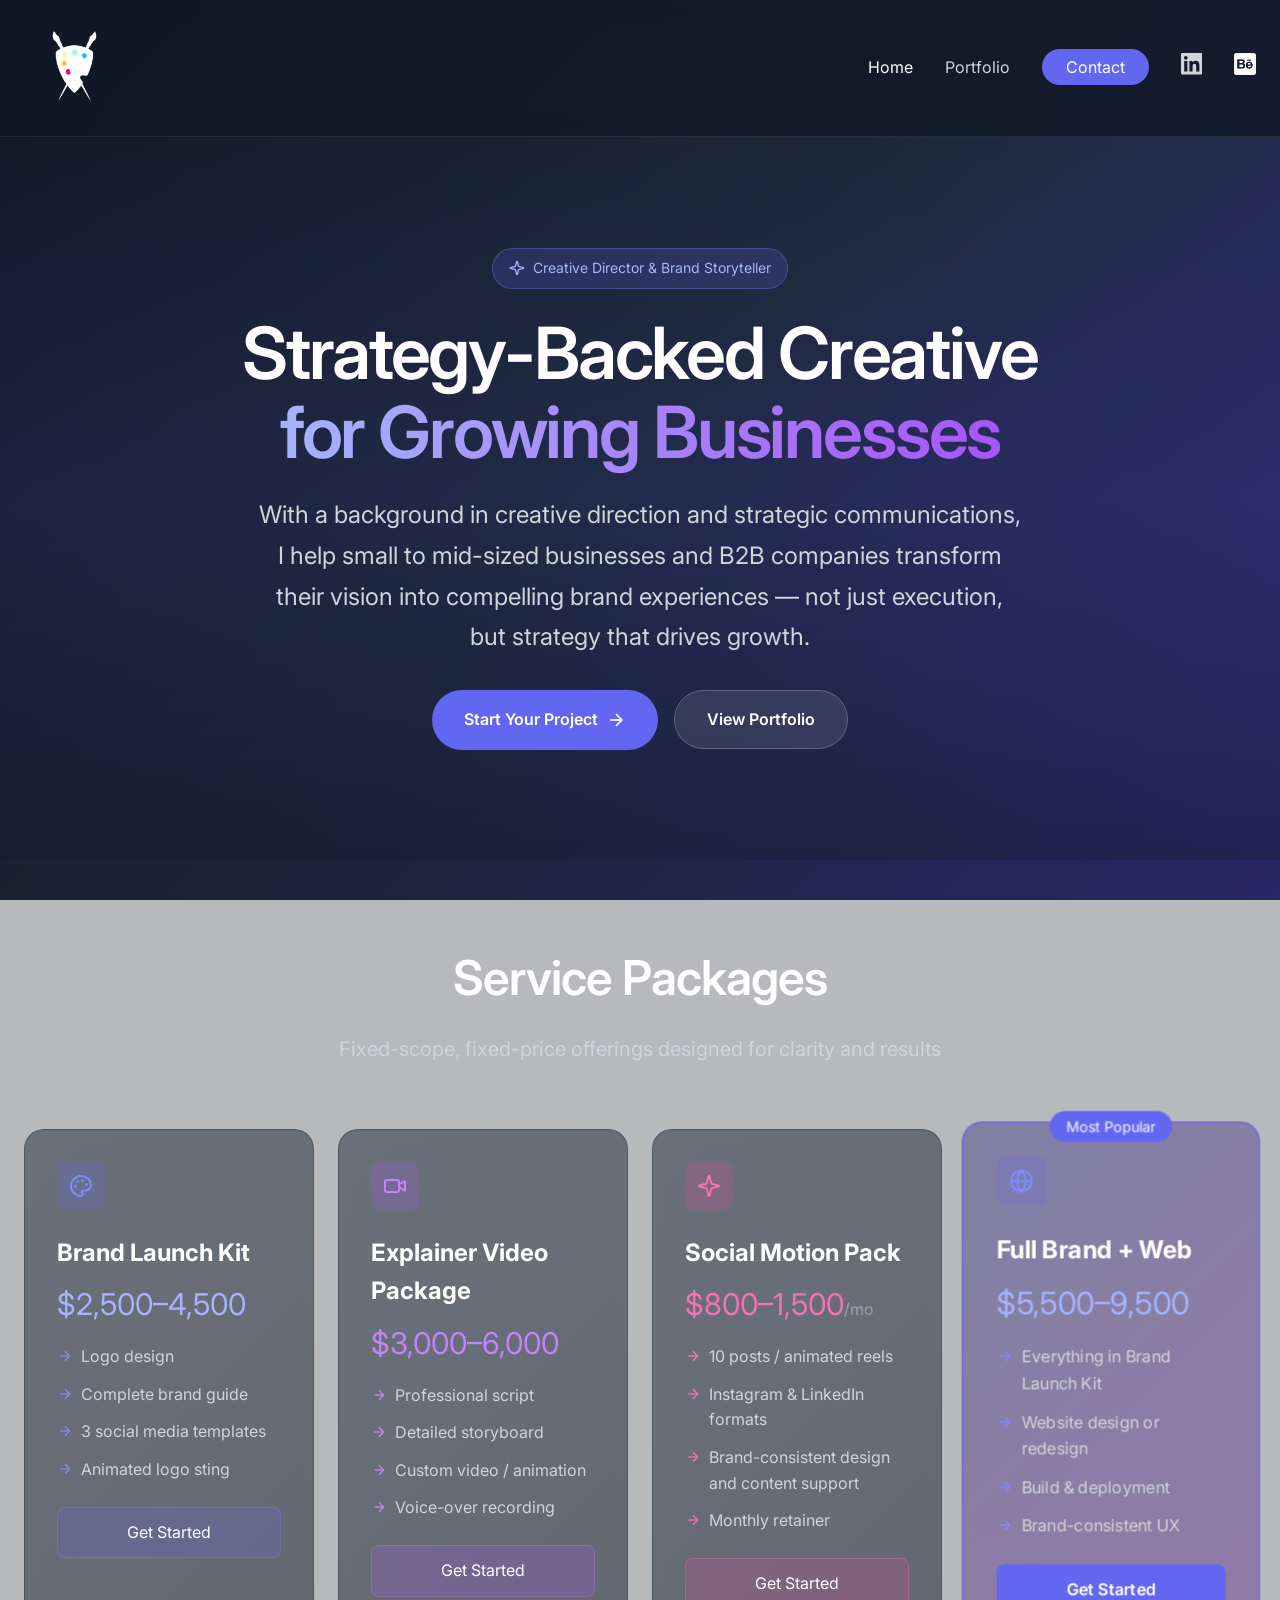
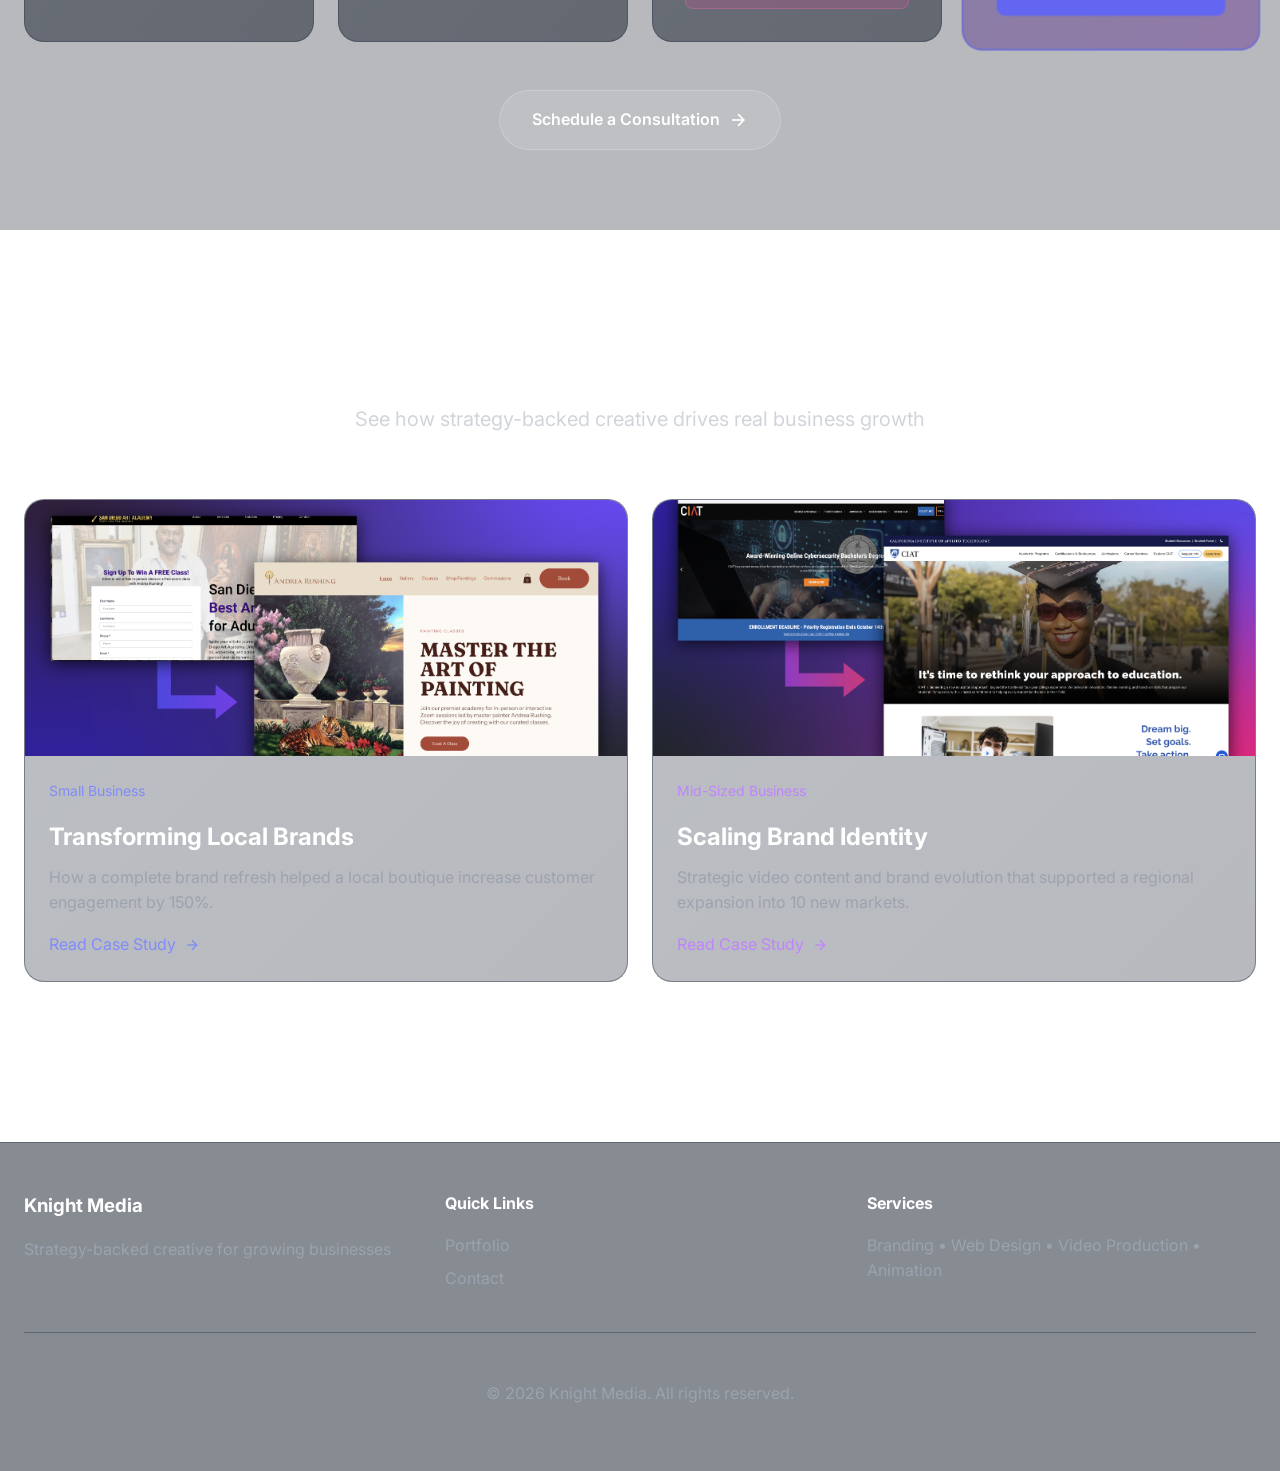
==== index.html @ 678813e4 "Refresh the Andrea case study card preview image. Update the homepage card asset and cache-bust the " ====
<!DOCTYPE html>
<html lang="en">
  <head>
    <meta charset="UTF-8" />
    <meta name="viewport" content="width=device-width, initial-scale=1.0" />
    <meta
      name="description"
      content="Knight Media — strategy-backed creative for growing businesses."
    />
    <title>Knight Media</title>
    <link rel="stylesheet" href="styles.css?v=11" />
    <link rel="preconnect" href="https://fonts.googleapis.com" />
    <link rel="preconnect" href="https://fonts.gstatic.com" crossorigin />
    <link
      href="https://fonts.googleapis.com/css2?family=Inter:wght@400;500;600;700&display=swap"
      rel="stylesheet"
    />
  </head>
  <body>
    <header class="site-header">
      <nav class="nav">
        <a class="logo" href="index.html">
          <img
            class="logo-img"
            src="assets/logo-animated.gif"
            data-static="assets/logo-static.png"
            data-duration="6000"
            alt="Knight Media"
          />
        </a>
        <button class="nav-toggle" aria-label="Open menu" aria-expanded="false">
          <svg xmlns="http://www.w3.org/2000/svg" viewBox="0 0 24 24" fill="none" stroke="currentColor" stroke-width="2" aria-hidden="true">
            <line x1="3" y1="6" x2="21" y2="6"></line>
            <line x1="3" y1="12" x2="21" y2="12"></line>
            <line x1="3" y1="18" x2="21" y2="18"></line>
          </svg>
        </button>
        <ul class="nav-links">
          <li><a href="index.html" class="is-active">Home</a></li>
          <li><a href="portfolio.html">Portfolio</a></li>
          <li><a href="contact.html" class="nav-cta">Contact</a></li>
          <li>
            <a class="nav-social" href="https://www.linkedin.com/in/amyknight2026/" target="_blank" rel="noopener noreferrer" aria-label="LinkedIn">
              <svg xmlns="http://www.w3.org/2000/svg" viewBox="0 0 24 24" fill="currentColor" aria-hidden="true">
                <path d="M20.447 20.452h-3.554v-5.569c0-1.328-.027-3.037-1.852-3.037-1.853 0-2.136 1.445-2.136 2.939v5.667H9.351V9h3.414v1.561h.046c.477-.9 1.637-1.85 3.37-1.85 3.601 0 4.267 2.37 4.267 5.455v6.286zM5.337 7.433a2.062 2.062 0 0 1-2.063-2.065 2.064 2.064 0 1 1 4.126 0 2.062 2.062 0 0 1-2.063 2.065zm1.782 13.019H3.555V9h3.564v11.452zM22.225 0H1.771C.792 0 0 .774 0 1.729v20.542C0 23.227.792 24 1.771 24h20.451C23.2 24 24 23.227 24 22.271V1.729C24 .774 23.2 0 22.222 0h.003z" />
              </svg>
            </a>
          </li>
          <li>
            <a class="nav-social" href="https://www.behance.net/aknightmedia" target="_blank" rel="noopener noreferrer" aria-label="Behance">
              <img src="assets/behance-social-icon.png" alt="" width="22" height="22" />
            </a>
          </li>
        </ul>
      </nav>
    </header>

    <main>
      <section class="hero">
        <div class="hero-inner">
          <div class="badge">
            <svg xmlns="http://www.w3.org/2000/svg" viewBox="0 0 24 24" fill="none" stroke="currentColor" stroke-width="2" aria-hidden="true">
              <path d="M9.937 15.5A2 2 0 0 0 8.5 14.063l-6.135-1.582a.5.5 0 0 1 0-.962L8.5 9.936A2 2 0 0 0 9.937 8.5l1.582-6.135a.5.5 0 0 1 .963 0L14.063 8.5A2 2 0 0 0 15.5 9.937l6.135 1.581a.5.5 0 0 1 0 .964L15.5 14.063a2 2 0 0 0-1.437 1.437l-1.582 6.135a.5.5 0 0 1-.963 0z"></path>
            </svg>
            Creative Director &amp; Brand Storyteller
          </div>
          <h1>
            Strategy-Backed Creative
            <br />
            <span class="gradient-text">for Growing Businesses</span>
          </h1>
          <p class="hero-text">
            With a background in creative direction and strategic communications, I help small to mid-sized businesses and B2B companies
            transform their vision into compelling brand experiences — not just execution, but strategy that drives growth.
          </p>
          <div class="hero-actions">
            <a class="button button-primary" href="contact.html">
              Start Your Project
              <svg xmlns="http://www.w3.org/2000/svg" viewBox="0 0 24 24" fill="none" stroke="currentColor" stroke-width="2" aria-hidden="true">
                <path d="M5 12h14"></path>
                <path d="m12 5 7 7-7 7"></path>
              </svg>
            </a>
            <a class="button button-secondary" href="portfolio.html">View Portfolio</a>
          </div>
        </div>
      </section>

      <section class="section section-alt">
        <div class="page-content">
          <div class="section-header">
            <h2>Service Packages</h2>
            <p>Fixed-scope, fixed-price offerings designed for clarity and results</p>
          </div>

          <div class="card-grid card-grid-4">
            <article class="package-card">
              <div class="icon-box indigo">
                <svg xmlns="http://www.w3.org/2000/svg" viewBox="0 0 24 24" fill="none" stroke="currentColor" stroke-width="2" aria-hidden="true">
                  <circle cx="13.5" cy="6.5" r=".5" fill="currentColor"></circle>
                  <circle cx="17.5" cy="10.5" r=".5" fill="currentColor"></circle>
                  <circle cx="8.5" cy="7.5" r=".5" fill="currentColor"></circle>
                  <circle cx="6.5" cy="12.5" r=".5" fill="currentColor"></circle>
                  <path d="M12 2C6.5 2 2 6.5 2 12s4.5 10 10 10c.926 0 1.648-.746 1.648-1.688 0-.437-.18-.835-.437-1.125-.29-.289-.438-.652-.438-1.125a1.64 1.64 0 0 1 1.668-1.668h1.996c3.051 0 5.555-2.503 5.555-5.554C21.965 6.012 17.461 2 12 2z"></path>
                </svg>
              </div>
              <h3>Brand Launch Kit</h3>
              <p class="package-price indigo">$2,500–4,500</p>
              <ul class="feature-list">
                <li>
                  <svg xmlns="http://www.w3.org/2000/svg" viewBox="0 0 24 24" fill="none" stroke="#818cf8" stroke-width="2" aria-hidden="true"><path d="M5 12h14"></path><path d="m12 5 7 7-7 7"></path></svg>
                  Logo design
                </li>
                <li>
                  <svg xmlns="http://www.w3.org/2000/svg" viewBox="0 0 24 24" fill="none" stroke="#818cf8" stroke-width="2" aria-hidden="true"><path d="M5 12h14"></path><path d="m12 5 7 7-7 7"></path></svg>
                  Complete brand guide
                </li>
                <li>
                  <svg xmlns="http://www.w3.org/2000/svg" viewBox="0 0 24 24" fill="none" stroke="#818cf8" stroke-width="2" aria-hidden="true"><path d="M5 12h14"></path><path d="m12 5 7 7-7 7"></path></svg>
                  3 social media templates
                </li>
                <li>
                  <svg xmlns="http://www.w3.org/2000/svg" viewBox="0 0 24 24" fill="none" stroke="#818cf8" stroke-width="2" aria-hidden="true"><path d="M5 12h14"></path><path d="m12 5 7 7-7 7"></path></svg>
                  Animated logo sting
                </li>
              </ul>
              <a class="package-cta indigo" href="contact.html">Get Started</a>
            </article>

            <article class="package-card">
              <div class="icon-box purple">
                <svg xmlns="http://www.w3.org/2000/svg" viewBox="0 0 24 24" fill="none" stroke="currentColor" stroke-width="2" aria-hidden="true">
                  <path d="m16 13 5.223 3.482a.5.5 0 0 0 .777-.416V7.87a.5.5 0 0 0-.752-.432L16 10.5"></path>
                  <rect x="2" y="6" width="14" height="12" rx="2"></rect>
                </svg>
              </div>
              <h3>Explainer Video Package</h3>
              <p class="package-price purple">$3,000–6,000</p>
              <ul class="feature-list">
                <li>
                  <svg xmlns="http://www.w3.org/2000/svg" viewBox="0 0 24 24" fill="none" stroke="#c084fc" stroke-width="2" aria-hidden="true"><path d="M5 12h14"></path><path d="m12 5 7 7-7 7"></path></svg>
                  Professional script
                </li>
                <li>
                  <svg xmlns="http://www.w3.org/2000/svg" viewBox="0 0 24 24" fill="none" stroke="#c084fc" stroke-width="2" aria-hidden="true"><path d="M5 12h14"></path><path d="m12 5 7 7-7 7"></path></svg>
                  Detailed storyboard
                </li>
                <li>
                  <svg xmlns="http://www.w3.org/2000/svg" viewBox="0 0 24 24" fill="none" stroke="#c084fc" stroke-width="2" aria-hidden="true"><path d="M5 12h14"></path><path d="m12 5 7 7-7 7"></path></svg>
                  Custom video / animation
                </li>
                <li>
                  <svg xmlns="http://www.w3.org/2000/svg" viewBox="0 0 24 24" fill="none" stroke="#c084fc" stroke-width="2" aria-hidden="true"><path d="M5 12h14"></path><path d="m12 5 7 7-7 7"></path></svg>
                  Voice-over recording
                </li>
              </ul>
              <a class="package-cta purple" href="contact.html">Get Started</a>
            </article>

            <article class="package-card">
              <div class="icon-box pink">
                <svg xmlns="http://www.w3.org/2000/svg" viewBox="0 0 24 24" fill="none" stroke="currentColor" stroke-width="2" aria-hidden="true">
                  <path d="M9.937 15.5A2 2 0 0 0 8.5 14.063l-6.135-1.582a.5.5 0 0 1 0-.962L8.5 9.936A2 2 0 0 0 9.937 8.5l1.582-6.135a.5.5 0 0 1 .963 0L14.063 8.5A2 2 0 0 0 15.5 9.937l6.135 1.581a.5.5 0 0 1 0 .964L15.5 14.063a2 2 0 0 0-1.437 1.437l-1.582 6.135a.5.5 0 0 1-.963 0z"></path>
                </svg>
              </div>
              <h3>Social Motion Pack</h3>
              <p class="package-price pink">$800–1,500<span style="font-size: 1rem; color: var(--text-subtle)">/mo</span></p>
              <ul class="feature-list">
                <li>
                  <svg xmlns="http://www.w3.org/2000/svg" viewBox="0 0 24 24" fill="none" stroke="#f472b6" stroke-width="2" aria-hidden="true"><path d="M5 12h14"></path><path d="m12 5 7 7-7 7"></path></svg>
                  10 posts / animated reels
                </li>
                <li>
                  <svg xmlns="http://www.w3.org/2000/svg" viewBox="0 0 24 24" fill="none" stroke="#f472b6" stroke-width="2" aria-hidden="true"><path d="M5 12h14"></path><path d="m12 5 7 7-7 7"></path></svg>
                  Instagram &amp; LinkedIn formats
                </li>
                <li>
                  <svg xmlns="http://www.w3.org/2000/svg" viewBox="0 0 24 24" fill="none" stroke="#f472b6" stroke-width="2" aria-hidden="true"><path d="M5 12h14"></path><path d="m12 5 7 7-7 7"></path></svg>
                  Brand-consistent design and content support
                </li>
                <li>
                  <svg xmlns="http://www.w3.org/2000/svg" viewBox="0 0 24 24" fill="none" stroke="#f472b6" stroke-width="2" aria-hidden="true"><path d="M5 12h14"></path><path d="m12 5 7 7-7 7"></path></svg>
                  Monthly retainer
                </li>
              </ul>
              <a class="package-cta pink" href="contact.html">Get Started</a>
            </article>

            <article class="package-card featured">
              <span class="popular-badge">Most Popular</span>
              <div class="icon-box indigo">
                <svg xmlns="http://www.w3.org/2000/svg" viewBox="0 0 24 24" fill="none" stroke="currentColor" stroke-width="2" aria-hidden="true">
                  <circle cx="12" cy="12" r="10"></circle>
                  <path d="M12 2a14.5 14.5 0 0 0 0 20 14.5 14.5 0 0 0 0-20"></path>
                  <path d="M2 12h20"></path>
                </svg>
              </div>
              <h3>Full Brand + Web</h3>
              <p class="package-price indigo">$5,500–9,500</p>
              <ul class="feature-list">
                <li>
                  <svg xmlns="http://www.w3.org/2000/svg" viewBox="0 0 24 24" fill="none" stroke="#818cf8" stroke-width="2" aria-hidden="true"><path d="M5 12h14"></path><path d="m12 5 7 7-7 7"></path></svg>
                  Everything in Brand Launch Kit
                </li>
                <li>
                  <svg xmlns="http://www.w3.org/2000/svg" viewBox="0 0 24 24" fill="none" stroke="#818cf8" stroke-width="2" aria-hidden="true"><path d="M5 12h14"></path><path d="m12 5 7 7-7 7"></path></svg>
                  Website design or redesign
                </li>
                <li>
                  <svg xmlns="http://www.w3.org/2000/svg" viewBox="0 0 24 24" fill="none" stroke="#818cf8" stroke-width="2" aria-hidden="true"><path d="M5 12h14"></path><path d="m12 5 7 7-7 7"></path></svg>
                  Build &amp; deployment
                </li>
                <li>
                  <svg xmlns="http://www.w3.org/2000/svg" viewBox="0 0 24 24" fill="none" stroke="#818cf8" stroke-width="2" aria-hidden="true"><path d="M5 12h14"></path><path d="m12 5 7 7-7 7"></path></svg>
                  Brand-consistent UX
                </li>
              </ul>
              <a class="button button-primary package-cta" href="contact.html" style="border-radius: 0.5rem;">Get Started</a>
            </article>
          </div>

          <div class="text-center mt-12">
            <a class="button button-secondary" href="contact.html">
              Schedule a Consultation
              <svg xmlns="http://www.w3.org/2000/svg" viewBox="0 0 24 24" fill="none" stroke="currentColor" stroke-width="2" aria-hidden="true">
                <path d="M5 12h14"></path>
                <path d="m12 5 7 7-7 7"></path>
              </svg>
            </a>
          </div>
        </div>
      </section>

      <section class="section">
        <div class="page-content">
          <div class="section-header">
            <h2>Featured Case Studies</h2>
            <p>See how strategy-backed creative drives real business growth</p>
          </div>

          <div class="card-grid card-grid-2">
            <a class="case-card" href="case-studies/small-business.html">
              <div class="case-card-image indigo">
                <img src="assets/andrea-cs-card.png?v=2" alt="Andrea rebrand" loading="lazy" />
              </div>
              <div class="case-card-body">
                <p class="case-tag indigo">Small Business</p>
                <h3>Transforming Local Brands</h3>
                <p>How a complete brand refresh helped a local boutique increase customer engagement by 150%.</p>
                <span class="case-link">
                  Read Case Study
                  <svg xmlns="http://www.w3.org/2000/svg" viewBox="0 0 24 24" fill="none" stroke="currentColor" stroke-width="2" aria-hidden="true"><path d="M5 12h14"></path><path d="m12 5 7 7-7 7"></path></svg>
                </span>
              </div>
            </a>

            <a class="case-card" href="case-studies/mid-sized.html">
              <div class="case-card-image purple">
                <img src="assets/ciat-case-study.png" alt="CIAT brand update" loading="lazy" />
              </div>
              <div class="case-card-body">
                <p class="case-tag purple">Mid-Sized Business</p>
                <h3>Scaling Brand Identity</h3>
                <p>Strategic video content and brand evolution that supported a regional expansion into 10 new markets.</p>
                <span class="case-link" style="color: #c084fc;">
                  Read Case Study
                  <svg xmlns="http://www.w3.org/2000/svg" viewBox="0 0 24 24" fill="none" stroke="currentColor" stroke-width="2" aria-hidden="true"><path d="M5 12h14"></path><path d="m12 5 7 7-7 7"></path></svg>
                </span>
              </div>
            </a>

            <a class="case-card hidden" href="case-studies/b2b.html">
              <div class="case-card-image pink">
                <svg xmlns="http://www.w3.org/2000/svg" viewBox="0 0 24 24" fill="none" stroke="currentColor" stroke-width="2" aria-hidden="true">
                  <circle cx="12" cy="12" r="10"></circle>
                  <path d="M12 2a14.5 14.5 0 0 0 0 20 14.5 14.5 0 0 0 0-20"></path>
                  <path d="M2 12h20"></path>
                </svg>
              </div>
              <div class="case-card-body">
                <p class="case-tag pink">B2B</p>
                <h3>Enterprise Digital Presence</h3>
                <p>Complete web redesign and content strategy that increased qualified B2B leads by 240%.</p>
                <span class="case-link" style="color: #f472b6;">
                  Read Case Study
                  <svg xmlns="http://www.w3.org/2000/svg" viewBox="0 0 24 24" fill="none" stroke="currentColor" stroke-width="2" aria-hidden="true"><path d="M5 12h14"></path><path d="m12 5 7 7-7 7"></path></svg>
                </span>
              </div>
            </a>
          </div>
        </div>
      </section>
    </main>

    <footer class="site-footer">
      <div class="footer-inner">
        <div class="footer-grid">
          <div>
            <h3>Knight Media</h3>
            <p>Strategy-backed creative for growing businesses</p>
          </div>
          <div>
            <h4>Quick Links</h4>
            <div class="footer-links">
              <a href="portfolio.html">Portfolio</a>
              <a href="contact.html">Contact</a>
            </div>
          </div>
          <div>
            <h4>Services</h4>
            <p>Branding &bull; Web Design &bull; Video Production &bull; Animation</p>
          </div>
        </div>
        <div class="footer-bottom">
          <p>&copy; <span id="year"></span> Knight Media. All rights reserved.</p>
        </div>
      </div>
    </footer>

    <script src="script.js?v=3"></script>
  </body>
</html>
---- styles.css ----
:root {
  --bg-dark: #111827;
  --bg-card: rgba(31, 41, 55, 0.5);
  --text: #ffffff;
  --text-muted: #d1d5db;
  --text-subtle: #9ca3af;
  --indigo: #6366f1;
  --indigo-light: #a5b4fc;
  --indigo-dark: #4f46e5;
  --purple: #a855f7;
  --pink: #ec4899;
  --border: rgba(55, 65, 81, 0.5);
  --max-width: 80rem;
  --radius: 1rem;
  --radius-lg: 1.25rem;
}

*,
*::before,
*::after {
  box-sizing: border-box;
}

html {
  scroll-behavior: smooth;
}

body {
  margin: 0;
  font-family: "Inter", system-ui, -apple-system, sans-serif;
  background: linear-gradient(135deg, #111827 0%, #1e293b 50%, #312e81 100%);
  background-attachment: fixed;
  color: var(--text);
  line-height: 1.6;
  min-height: 100vh;
}

a {
  color: inherit;
  text-decoration: none;
}

img {
  max-width: 100%;
  display: block;
}

.site-header {
  position: fixed;
  top: 0;
  left: 0;
  right: 0;
  z-index: 50;
  background: rgba(17, 24, 39, 0.8);
  backdrop-filter: blur(12px);
  border-bottom: 1px solid var(--border);
}

.nav {
  max-width: var(--max-width);
  margin: 0 auto;
  padding: 1.25rem 1.5rem;
  display: flex;
  align-items: center;
  justify-content: space-between;
  gap: 1rem;
}

.logo {
  display: inline-flex;
  align-items: center;
}

.logo-img {
  height: 6rem;
  width: auto;
}

.nav-links {
  display: flex;
  align-items: center;
  gap: 2rem;
  list-style: none;
  margin: 0;
  padding: 0;
}

.nav-links a {
  color: var(--text-muted);
  transition: color 0.2s ease;
}

.nav-links a:hover,
.nav-links a:focus-visible,
.nav-links a.is-active {
  color: var(--text);
}

.nav-links a.nav-cta {
  padding: 0.5rem 1.5rem;
  border-radius: 999px;
  background: var(--indigo);
  color: var(--text);
}

.nav-links a.nav-cta:hover,
.nav-links a.nav-cta.is-active {
  background: var(--indigo-dark);
}

.nav-social {
  display: inline-flex;
  align-items: center;
  justify-content: center;
  color: #fff;
  transition: opacity 0.2s ease;
}

.nav-social:hover,
.nav-social:focus-visible {
  color: #fff;
  opacity: 0.8;
}

.nav-social svg,
.nav-social img {
  width: 1.35rem;
  height: 1.35rem;
  display: block;
}

.nav-toggle {
  display: none;
  background: none;
  border: none;
  color: var(--text);
  cursor: pointer;
  padding: 0.25rem;
}

.nav-toggle svg {
  width: 1.5rem;
  height: 1.5rem;
}

main {
  padding-top: 5.5rem;
}

.page-content {
  max-width: var(--max-width);
  margin: 0 auto;
  padding: 0 1.5rem;
}

.section {
  padding: 5rem 0;
}

.section-alt {
  background: rgba(17, 24, 39, 0.3);
}

.section-header {
  text-align: center;
  margin-bottom: 4rem;
}

.section-header h2 {
  font-size: clamp(2rem, 5vw, 3rem);
  font-weight: 600;
  letter-spacing: -0.02em;
  margin: 0 0 1rem;
}

.section-header p {
  font-size: 1.25rem;
  color: var(--text-muted);
  max-width: 42rem;
  margin: 0 auto;
}

.hero {
  position: relative;
  min-height: calc(90vh - 5.5rem);
  display: flex;
  align-items: center;
  justify-content: center;
  text-align: center;
  margin-top: 50px;
  padding: 3rem 1.5rem;
}

.hero::before {
  content: "";
  position: absolute;
  inset: 0;
  background: linear-gradient(
    180deg,
    transparent 0%,
    rgba(49, 46, 129, 0.2) 50%,
    rgba(17, 24, 39, 0.5) 100%
  );
  pointer-events: none;
}

.hero-inner {
  position: relative;
  max-width: 64rem;
}

.badge {
  display: inline-flex;
  align-items: center;
  gap: 0.5rem;
  padding: 0.5rem 1rem;
  margin-bottom: 1.5rem;
  background: rgba(99, 102, 241, 0.2);
  border: 1px solid rgba(129, 140, 248, 0.3);
  border-radius: 999px;
  font-size: 0.875rem;
  color: var(--indigo-light);
}

.badge svg {
  width: 1rem;
  height: 1rem;
}

.hero h1 {
  font-size: clamp(2.5rem, 7vw, 4.5rem);
  font-weight: 600;
  letter-spacing: -0.03em;
  line-height: 1.1;
  margin: 0 0 1.5rem;
}

.gradient-text {
  background: linear-gradient(90deg, var(--indigo-light), var(--purple));
  -webkit-background-clip: text;
  background-clip: text;
  color: transparent;
}

.hero-text {
  font-size: clamp(1.1rem, 2.5vw, 1.5rem);
  color: var(--text-muted);
  max-width: 48rem;
  margin: 0 auto 2rem;
  line-height: 1.7;
}

.hero-actions {
  display: flex;
  flex-wrap: wrap;
  gap: 1rem;
  justify-content: center;
}

.button {
  display: inline-flex;
  align-items: center;
  justify-content: center;
  gap: 0.5rem;
  padding: 1rem 2rem;
  border-radius: 999px;
  font-weight: 600;
  font-size: 1rem;
  border: none;
  cursor: pointer;
  transition: transform 0.2s ease, background 0.2s ease;
}

.button:hover,
.button:focus-visible {
  transform: scale(1.05);
}

.button-primary {
  background: var(--indigo);
  color: var(--text);
}

.button-primary:hover,
.button-primary:focus-visible {
  background: var(--indigo-dark);
}

.button-secondary {
  background: rgba(255, 255, 255, 0.1);
  border: 1px solid rgba(255, 255, 255, 0.2);
  color: var(--text);
  backdrop-filter: blur(4px);
}

.button-secondary:hover,
.button-secondary:focus-visible {
  background: rgba(255, 255, 255, 0.2);
}

.button svg {
  width: 1.25rem;
  height: 1.25rem;
}

.card-grid {
  display: grid;
  gap: 1.5rem;
}

.card-grid-4 {
  grid-template-columns: repeat(4, minmax(0, 1fr));
}

.card-grid-3 {
  grid-template-columns: repeat(3, minmax(0, 1fr));
}

.card-grid-2 {
  grid-template-columns: repeat(2, minmax(0, 1fr));
}

.package-card {
  background: linear-gradient(135deg, rgba(31, 41, 55, 0.5), rgba(17, 24, 39, 0.5));
  backdrop-filter: blur(4px);
  border: 1px solid var(--border);
  border-radius: var(--radius-lg);
  padding: 2rem;
  transition: transform 0.2s ease, border-color 0.2s ease;
}

.package-card:hover {
  transform: scale(1.03);
  border-color: rgba(99, 102, 241, 0.5);
}

.package-card.featured {
  background: linear-gradient(135deg, rgba(49, 46, 129, 0.4), rgba(88, 28, 135, 0.4));
  border: 2px solid rgba(99, 102, 241, 0.5);
  transform: scale(1.03);
  position: relative;
}

.package-card .popular-badge {
  position: absolute;
  top: -0.75rem;
  left: 50%;
  transform: translateX(-50%);
  padding: 0.25rem 1rem;
  background: var(--indigo);
  border-radius: 999px;
  font-size: 0.875rem;
}

.icon-box {
  width: 3rem;
  height: 3rem;
  border-radius: 0.5rem;
  display: flex;
  align-items: center;
  justify-content: center;
  margin-bottom: 1.5rem;
}

.icon-box svg {
  width: 1.5rem;
  height: 1.5rem;
}

.icon-box.indigo {
  background: rgba(99, 102, 241, 0.2);
  color: #818cf8;
}

.icon-box.purple {
  background: rgba(168, 85, 247, 0.2);
  color: #c084fc;
}

.icon-box.pink {
  background: rgba(236, 72, 153, 0.2);
  color: #f472b6;
}

.package-card h3 {
  font-size: 1.5rem;
  margin: 0 0 0.5rem;
}

.package-price {
  font-size: 1.875rem;
  margin: 0 0 1rem;
}

.package-price.indigo {
  color: var(--indigo-light);
}

.package-price.purple {
  color: #c084fc;
}

.package-price.pink {
  color: #f472b6;
}

.feature-list {
  list-style: none;
  margin: 0 0 1.5rem;
  padding: 0;
  display: grid;
  gap: 0.75rem;
  color: var(--text-muted);
}

.feature-list li {
  display: flex;
  align-items: flex-start;
  gap: 0.5rem;
}

.feature-list svg {
  width: 1rem;
  height: 1rem;
  margin-top: 0.25rem;
  flex-shrink: 0;
}

.package-cta {
  display: block;
  text-align: center;
  padding: 0.75rem 1.5rem;
  border-radius: 0.5rem;
  transition: background 0.2s ease;
}

.package-cta.indigo {
  background: rgba(99, 102, 241, 0.2);
  border: 1px solid rgba(129, 140, 248, 0.3);
}

.package-cta.indigo:hover {
  background: rgba(99, 102, 241, 0.3);
}

.package-cta.purple {
  background: rgba(168, 85, 247, 0.2);
  border: 1px solid rgba(192, 132, 252, 0.3);
}

.package-cta.purple:hover {
  background: rgba(168, 85, 247, 0.3);
}

.package-cta.pink {
  background: rgba(236, 72, 153, 0.2);
  border: 1px solid rgba(244, 114, 182, 0.3);
}

.package-cta.pink:hover {
  background: rgba(236, 72, 153, 0.3);
}

.case-card {
  background: linear-gradient(135deg, rgba(31, 41, 55, 0.3), rgba(17, 24, 39, 0.3));
  border: 1px solid var(--border);
  border-radius: var(--radius-lg);
  overflow: hidden;
  transition: transform 0.2s ease, border-color 0.2s ease;
}

.case-card:hover {
  transform: scale(1.03);
  border-color: rgba(99, 102, 241, 0.5);
}

.case-card-image {
  height: 16rem;
  display: flex;
  align-items: center;
  justify-content: center;
}

.case-card-image svg {
  width: 5rem;
  height: 5rem;
  color: rgba(255, 255, 255, 0.3);
}

.case-card-image img {
  width: 100%;
  height: 100%;
  object-fit: cover;
  display: block;
}

.case-card-image.indigo {
  background: linear-gradient(135deg, #4f46e5, #7c3aed);
}

.case-card-image.purple {
  background: linear-gradient(135deg, #7c3aed, #db2777);
}

.case-card-image.pink {
  background: linear-gradient(135deg, #db2777, #ea580c);
}

.case-card-body {
  padding: 1.5rem;
}

.case-tag {
  font-size: 0.875rem;
  margin: 0 0 0.5rem;
}

.case-tag.indigo {
  color: #818cf8;
}

.case-tag.purple {
  color: #c084fc;
}

.case-tag.pink {
  color: #f472b6;
}

.case-card h3 {
  font-size: 1.5rem;
  margin: 0 0 0.5rem;
  transition: color 0.2s ease;
}

.case-card:hover h3 {
  color: var(--indigo-light);
}

.case-card p {
  color: var(--text-subtle);
  margin: 0 0 1rem;
}

.case-link {
  display: flex;
  align-items: center;
  gap: 0.5rem;
  color: #818cf8;
}

.case-link svg {
  width: 1rem;
  height: 1rem;
  transition: transform 0.2s ease;
}

.case-card:hover .case-link svg {
  transform: translateX(0.25rem);
}

.text-center {
  text-align: center;
}

.mt-12 {
  margin-top: 3rem;
}

.site-footer {
  background: rgba(17, 24, 39, 0.5);
  border-top: 1px solid var(--border);
  margin-top: 5rem;
}

.footer-inner {
  max-width: var(--max-width);
  margin: 0 auto;
  padding: 3rem 1.5rem;
}

.footer-grid {
  display: grid;
  grid-template-columns: repeat(3, minmax(0, 1fr));
  gap: 2rem;
}

.footer-grid h3,
.footer-grid h4 {
  margin: 0 0 1rem;
}

.footer-grid p,
.footer-grid a {
  color: var(--text-subtle);
}

.footer-grid a:hover {
  color: var(--text);
}

.footer-links {
  display: grid;
  gap: 0.5rem;
}

.footer-bottom {
  border-top: 1px solid var(--border);
  margin-top: 2rem;
  padding-top: 2rem;
  text-align: center;
  color: var(--text-subtle);
}

.page-hero {
  padding: 5rem 0 4rem;
  text-align: center;
}

.page-hero h1 {
  font-size: clamp(2.5rem, 6vw, 3.75rem);
  font-weight: 600;
  letter-spacing: -0.02em;
  margin: 0 0 1.5rem;
}

.page-hero p {
  font-size: 1.25rem;
  color: var(--text-muted);
  max-width: 48rem;
  margin: 0 auto;
}

.filter-bar {
  display: flex;
  flex-wrap: wrap;
  justify-content: center;
  gap: 1rem;
  margin-bottom: 3rem;
}

.filter-btn {
  display: inline-flex;
  align-items: center;
  gap: 0.5rem;
  padding: 0.75rem 1.5rem;
  border-radius: 999px;
  border: none;
  background: rgba(31, 41, 55, 0.5);
  color: var(--text-muted);
  font-size: 1rem;
  cursor: pointer;
  transition: background 0.2s ease, color 0.2s ease;
}

.filter-btn:hover {
  background: rgba(55, 65, 81, 0.5);
}

.filter-btn.is-active {
  background: var(--indigo);
  color: var(--text);
}

.filter-btn.is-active.purple {
  background: var(--purple);
}

.filter-btn.is-active.pink {
  background: var(--pink);
}

.filter-btn svg {
  width: 1rem;
  height: 1rem;
}

.portfolio-card {
  background: linear-gradient(135deg, rgba(31, 41, 55, 0.3), rgba(17, 24, 39, 0.3));
  border: 1px solid var(--border);
  border-radius: var(--radius-lg);
  overflow: hidden;
  transition: transform 0.2s ease, border-color 0.2s ease;
}

.portfolio-card:hover {
  transform: scale(1.03);
  border-color: rgba(99, 102, 241, 0.5);
}

.portfolio-card-image {
  position: relative;
  aspect-ratio: 4 / 3;
  overflow: hidden;
  cursor: zoom-in;
}

.portfolio-card-image img {
  width: 100%;
  height: 100%;
  object-fit: cover;
  object-position: center;
  transition: transform 0.5s ease;
}

.portfolio-card-image img.portfolio-card-image-left {
  object-position: left center;
}

.portfolio-card-image video {
  width: 100%;
  height: 100%;
  object-fit: cover;
  display: block;
  background: #000;
}

.portfolio-card-image:has(.portfolio-card-video)::after {
  content: "";
  position: absolute;
  inset: 0;
  background: rgba(17, 24, 39, 0.2);
  pointer-events: none;
  transition: background 0.2s ease;
}

.portfolio-card-image:has(.portfolio-card-video)::before {
  content: "";
  position: absolute;
  top: 50%;
  left: 50%;
  z-index: 1;
  width: 3.5rem;
  height: 3.5rem;
  border-radius: 999px;
  background: rgba(17, 24, 39, 0.75);
  border: 2px solid rgba(255, 255, 255, 0.85);
  transform: translate(-40%, -50%);
  clip-path: polygon(38% 28%, 38% 72%, 72% 50%);
  pointer-events: none;
  transition: transform 0.2s ease, background 0.2s ease;
}

.portfolio-card:hover .portfolio-card-image:has(.portfolio-card-video)::after {
  background: rgba(17, 24, 39, 0.35);
}

.portfolio-card:hover .portfolio-card-image:has(.portfolio-card-video)::before {
  transform: translate(-40%, -50%) scale(1.08);
  background: rgba(99, 102, 241, 0.85);
}

.portfolio-card-link {
  display: block;
  width: 100%;
  height: 100%;
}

.portfolio-card-image:has(.portfolio-card-link) {
  cursor: pointer;
}

.portfolio-card:hover .portfolio-card-image img {
  transform: scale(1.1);
}

.portfolio-card-body {
  padding: 1.5rem;
}

.portfolio-card-body .category {
  font-size: 0.875rem;
  color: #818cf8;
  margin: 0 0 0.5rem;
}

.portfolio-card-body h3 {
  font-size: 1.25rem;
  margin: 0 0 0.5rem;
  transition: color 0.2s ease;
}

.portfolio-card:hover h3 {
  color: var(--indigo-light);
}

.portfolio-card-body p {
  color: var(--text-subtle);
  margin: 0;
}

.lightbox {
  position: fixed;
  inset: 0;
  z-index: 1000;
}

.lightbox[hidden] {
  display: none;
}

.lightbox-backdrop {
  position: fixed;
  inset: 0;
  border: 0;
  background: rgba(17, 24, 39, 0.92);
  cursor: zoom-out;
}

.lightbox-dialog {
  position: fixed;
  top: 50%;
  left: 50%;
  z-index: 1;
  transform: translate(-50%, -50%);
  max-width: min(96vw, 72rem);
  max-height: 92vh;
  padding: 0 2rem;
}

.lightbox-image,
.lightbox-video {
  display: block;
  max-width: min(96vw, 72rem);
  max-height: 92vh;
  width: auto;
  height: auto;
  border-radius: var(--radius);
  box-shadow: 0 25px 50px rgba(0, 0, 0, 0.45);
}

.lightbox-image[hidden],
.lightbox-video[hidden] {
  display: none;
}

.lightbox-video {
  background: #000;
  object-fit: contain;
}

.lightbox-close {
  position: absolute;
  top: -0.5rem;
  right: -0.5rem;
  z-index: 2;
  display: flex;
  align-items: center;
  justify-content: center;
  width: 2.5rem;
  height: 2.5rem;
  border: 1px solid var(--border);
  border-radius: 999px;
  background: rgba(31, 41, 55, 0.95);
  color: var(--text);
  font-size: 1.5rem;
  line-height: 1;
  cursor: pointer;
  transition: background 0.2s ease, border-color 0.2s ease;
}

.lightbox-close:hover {
  background: rgba(55, 65, 81, 0.95);
  border-color: rgba(99, 102, 241, 0.5);
}

.contact-grid {
  display: grid;
  grid-template-columns: 2fr 1fr;
  gap: 3rem;
}

.form-panel {
  background: linear-gradient(135deg, rgba(31, 41, 55, 0.3), rgba(17, 24, 39, 0.3));
  border: 1px solid var(--border);
  border-radius: var(--radius-lg);
  padding: 2rem;
}

.form-panel h2 {
  font-size: 1.875rem;
  margin: 0 0 1.5rem;
}

.form-grid {
  display: grid;
  grid-template-columns: repeat(2, minmax(0, 1fr));
  gap: 1.5rem;
}

.form-group {
  display: grid;
  gap: 0.5rem;
}

.form-group.full {
  grid-column: 1 / -1;
}

.form-group label {
  font-size: 0.875rem;
  color: var(--text-muted);
}

.form-group input,
.form-group select,
.form-group textarea {
  width: 100%;
  padding: 0.75rem 1rem;
  background: rgba(17, 24, 39, 0.5);
  border: 1px solid #374151;
  border-radius: 0.5rem;
  color: var(--text);
  font: inherit;
  transition: border-color 0.2s ease;
}

.form-group input:focus,
.form-group select:focus,
.form-group textarea:focus {
  outline: none;
  border-color: var(--indigo);
}

.form-group textarea {
  resize: vertical;
  min-height: 9rem;
}

.contact-sidebar {
  display: grid;
  gap: 1.5rem;
  align-content: start;
}

.info-card {
  background: linear-gradient(135deg, rgba(31, 41, 55, 0.3), rgba(17, 24, 39, 0.3));
  border: 1px solid var(--border);
  border-radius: var(--radius-lg);
  padding: 2rem;
}

.info-card.highlight {
  background: linear-gradient(135deg, rgba(49, 46, 129, 0.4), rgba(88, 28, 135, 0.4));
  border-color: rgba(99, 102, 241, 0.3);
}

.info-card h3 {
  font-size: 1.5rem;
  margin: 0 0 1.5rem;
}

.contact-item {
  display: flex;
  gap: 1rem;
  color: var(--text-muted);
  transition: color 0.2s ease;
}

.contact-item:hover {
  color: var(--indigo-light);
}

.contact-item + .contact-item {
  margin-top: 1rem;
}

.contact-item-icon {
  width: 2.5rem;
  height: 2.5rem;
  border-radius: 0.5rem;
  display: flex;
  align-items: center;
  justify-content: center;
  flex-shrink: 0;
}

.contact-item-icon svg {
  width: 1.25rem;
  height: 1.25rem;
}

.contact-item-label {
  font-size: 0.875rem;
  color: var(--text-subtle);
  margin-bottom: 0.25rem;
}

.case-study-content {
  max-width: 56rem;
  margin: 0 auto;
  padding: 0 1.5rem 5rem;
}

.back-link {
  display: inline-flex;
  align-items: center;
  gap: 0.5rem;
  color: #818cf8;
  margin-bottom: 2rem;
  transition: color 0.2s ease;
}

.back-link:hover {
  color: var(--indigo-light);
}

.back-link svg {
  width: 1rem;
  height: 1rem;
}

.case-study-hero-image {
  aspect-ratio: 16 / 9;
  border-radius: var(--radius-lg);
  overflow: hidden;
  margin-bottom: 3rem;
  display: flex;
  align-items: center;
  justify-content: center;
  color: rgba(255, 255, 255, 0.5);
}

.case-study-hero-image img {
  width: 100%;
  height: 100%;
  object-fit: cover;
  display: block;
}

.case-study-hero-image.indigo {
  background: linear-gradient(135deg, #4f46e5, #7c3aed);
}

.case-study-hero-image.purple {
  background: linear-gradient(135deg, #7c3aed, #db2777);
}

.case-study-hero-image.pink {
  background: linear-gradient(135deg, #db2777, #ea580c);
}

.case-section {
  background: linear-gradient(135deg, rgba(31, 41, 55, 0.3), rgba(17, 24, 39, 0.3));
  border: 1px solid var(--border);
  border-radius: var(--radius-lg);
  padding: 2rem;
  margin-bottom: 3rem;
}

.case-section.highlight {
  background: linear-gradient(135deg, rgba(49, 46, 129, 0.4), rgba(88, 28, 135, 0.4));
  border-color: rgba(99, 102, 241, 0.3);
}

.case-section-header {
  display: flex;
  gap: 1rem;
  margin-bottom: 1.5rem;
}

.case-section-header h2 {
  font-size: 1.875rem;
  margin: 0 0 0.25rem;
}

.case-section-header p {
  color: var(--text-subtle);
  margin: 0;
}

.stats-grid {
  display: grid;
  grid-template-columns: repeat(3, minmax(0, 1fr));
  gap: 1.5rem;
  margin-top: 2rem;
}

.stat-value {
  font-size: 2.25rem;
  margin-bottom: 0.5rem;
}

.stat-value.indigo {
  color: var(--indigo-light);
}

.stat-value.purple {
  color: #c084fc;
}

.stat-value.pink {
  color: #f472b6;
}

.stat-label {
  font-size: 0.875rem;
  color: var(--text-subtle);
}

.hidden {
  display: none !important;
}

@media (max-width: 1024px) {
  .card-grid-4 {
    grid-template-columns: repeat(2, minmax(0, 1fr));
  }

  .package-card.featured {
    transform: none;
  }
}

@media (max-width: 768px) {
  .nav-toggle {
    display: block;
  }

  .nav-links {
    position: absolute;
    top: 100%;
    left: 0;
    right: 0;
    flex-direction: column;
    align-items: stretch;
    gap: 0;
    padding: 1rem;
    background: #111827;
    border-top: 1px solid var(--border);
    display: none;
  }

  .nav-links.is-open {
    display: flex;
  }

  .nav-links li {
    padding: 0.5rem 0;
  }

  .card-grid-4,
  .card-grid-3,
  .card-grid-2,
  .footer-grid,
  .contact-grid,
  .form-grid,
  .stats-grid {
    grid-template-columns: 1fr;
  }

  .hero {
    min-height: auto;
    margin-top: 50px;
    padding: 2rem 1.5rem 4rem;
  }
}
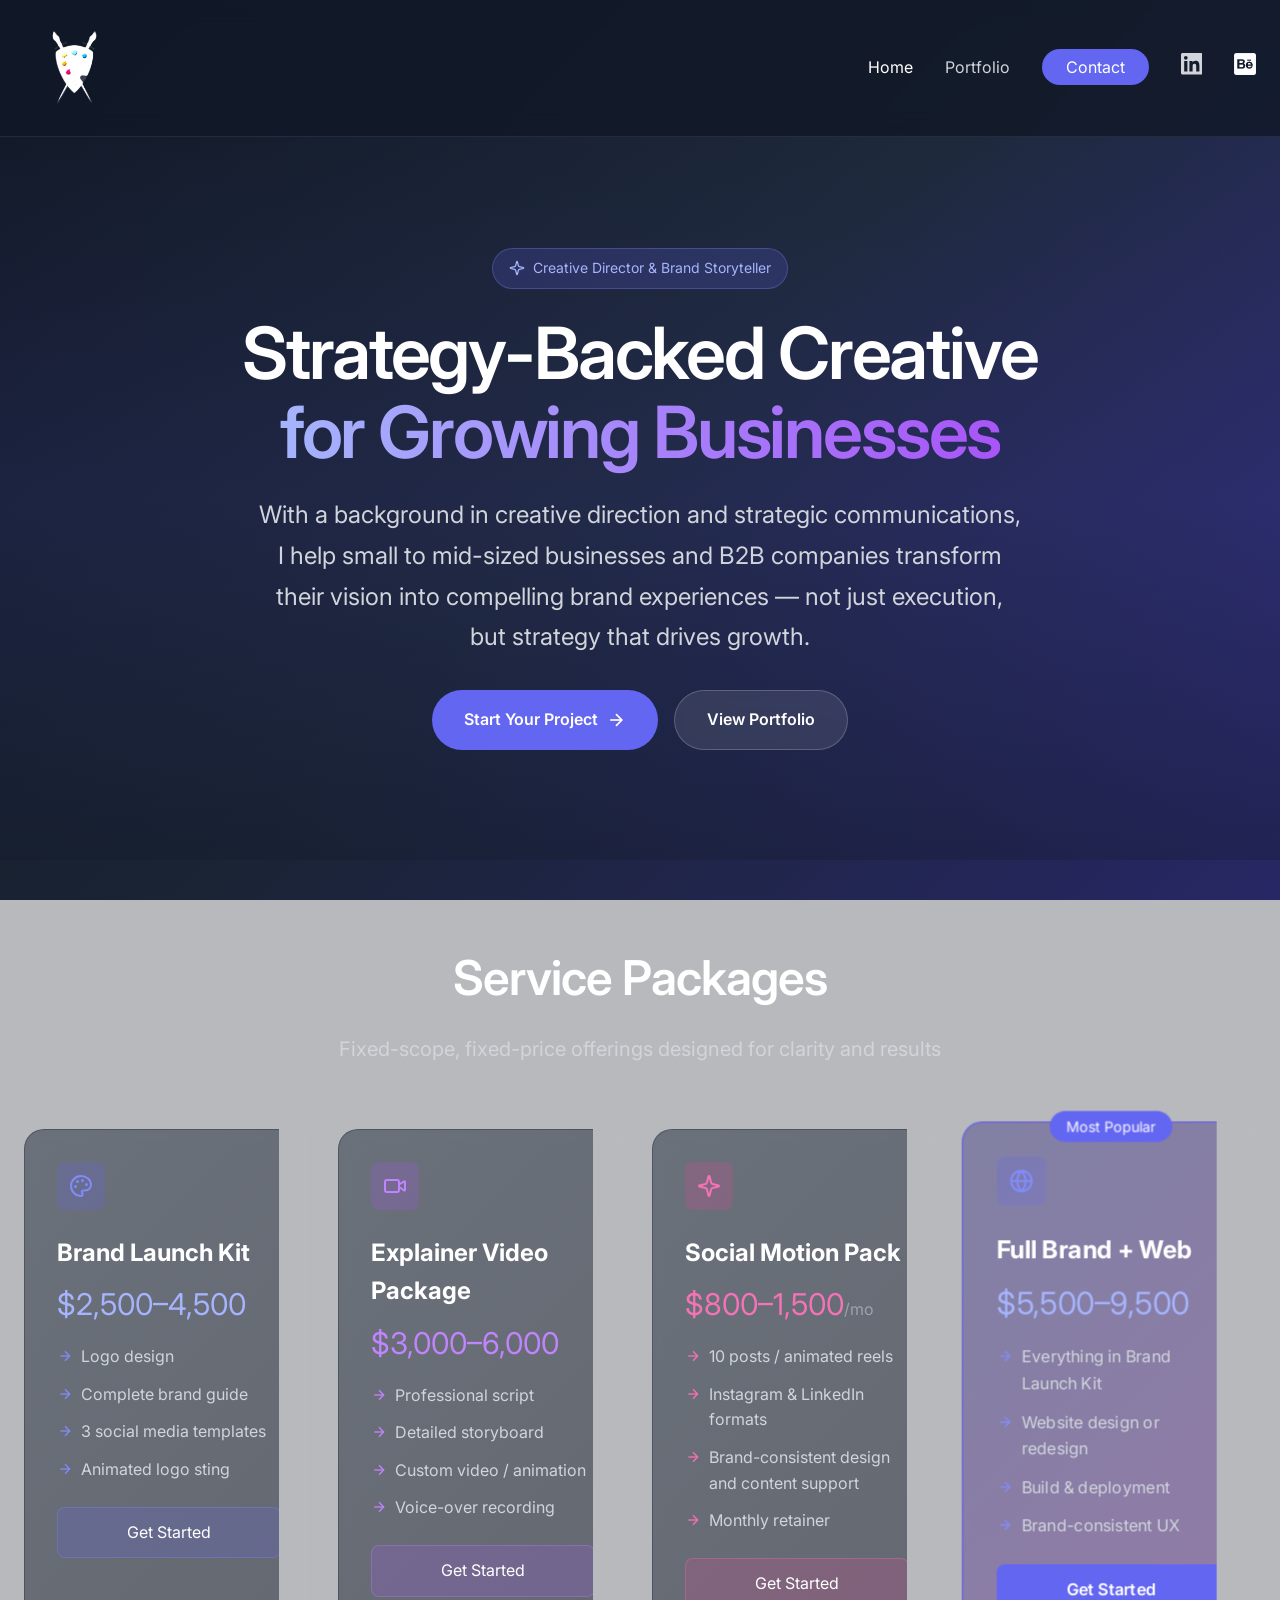
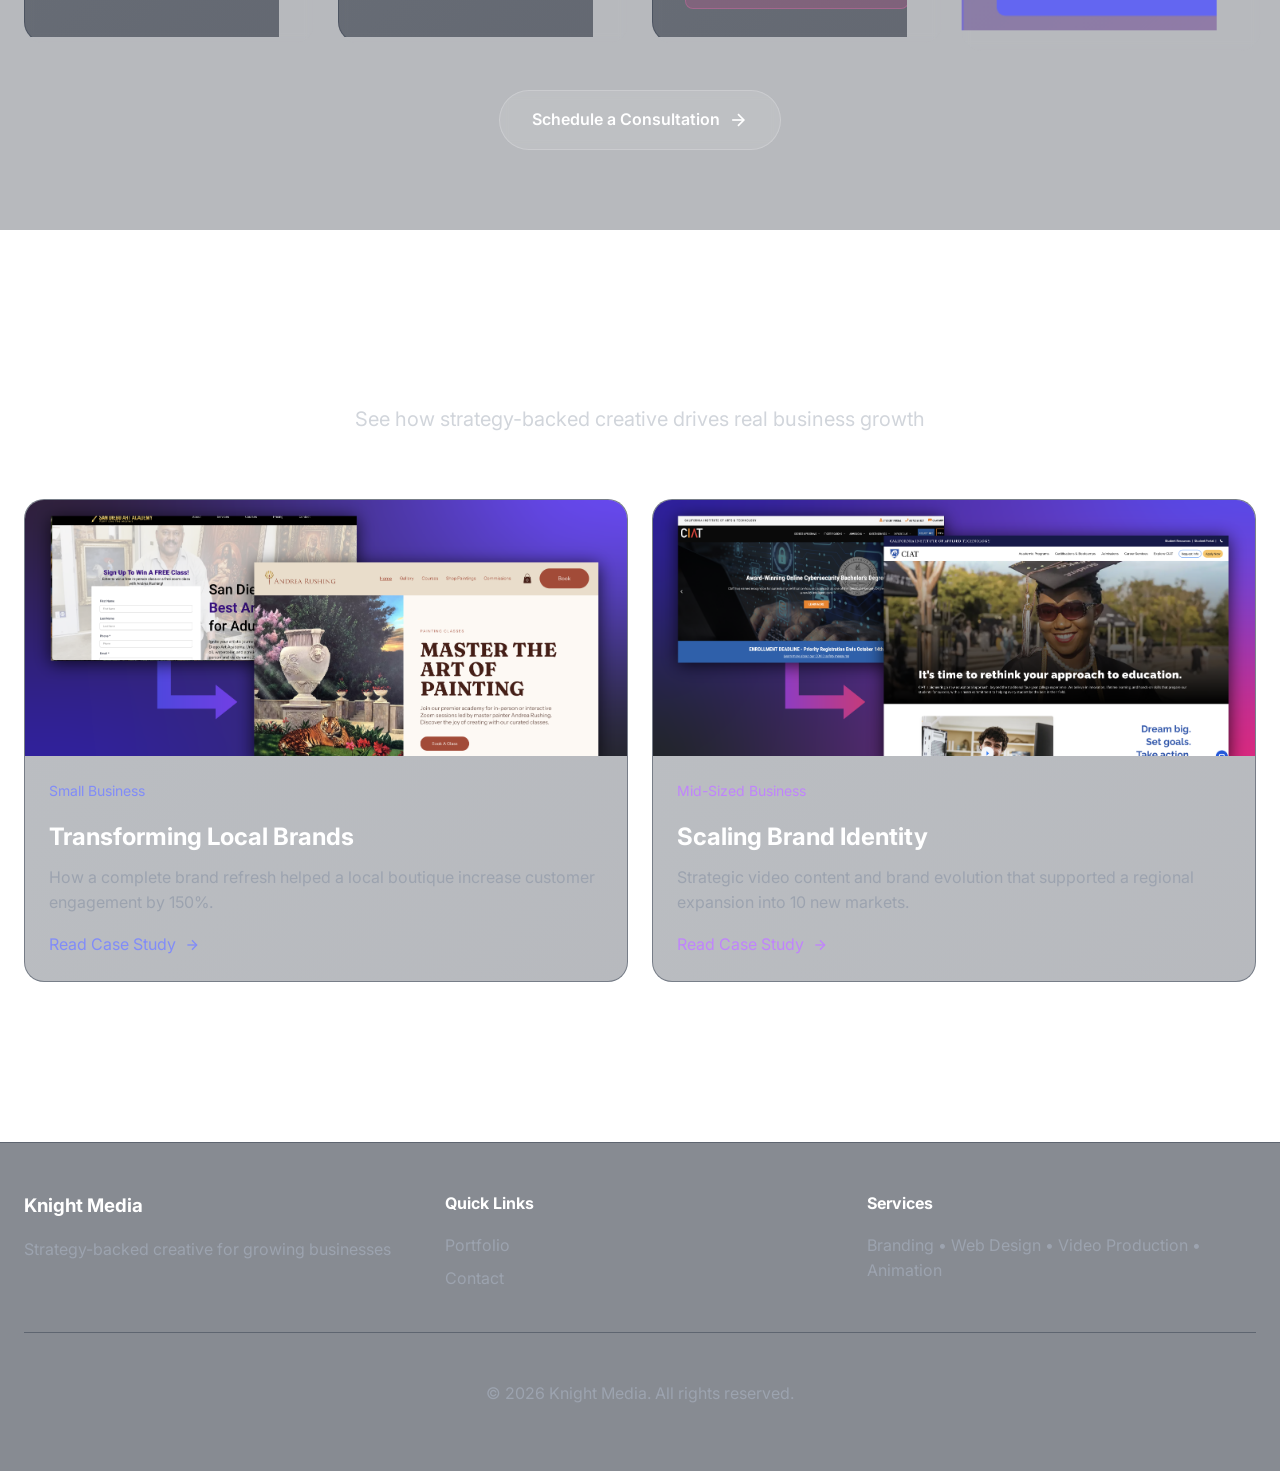
==== commit d7606eeb: "Refresh the CIAT case study card preview image. Update the homepage card asset and cache-bust the sr" ====
--- a/index.html
+++ b/index.html
@@ -256,7 +256,7 @@
 
             <a class="case-card" href="case-studies/mid-sized.html">
               <div class="case-card-image purple">
-                <img src="assets/ciat-case-study.png" alt="CIAT brand update" loading="lazy" />
+                <img src="assets/ciat-case-study.png?v=2" alt="CIAT brand update" loading="lazy" />
               </div>
               <div class="case-card-body">
                 <p class="case-tag purple">Mid-Sized Business</p>
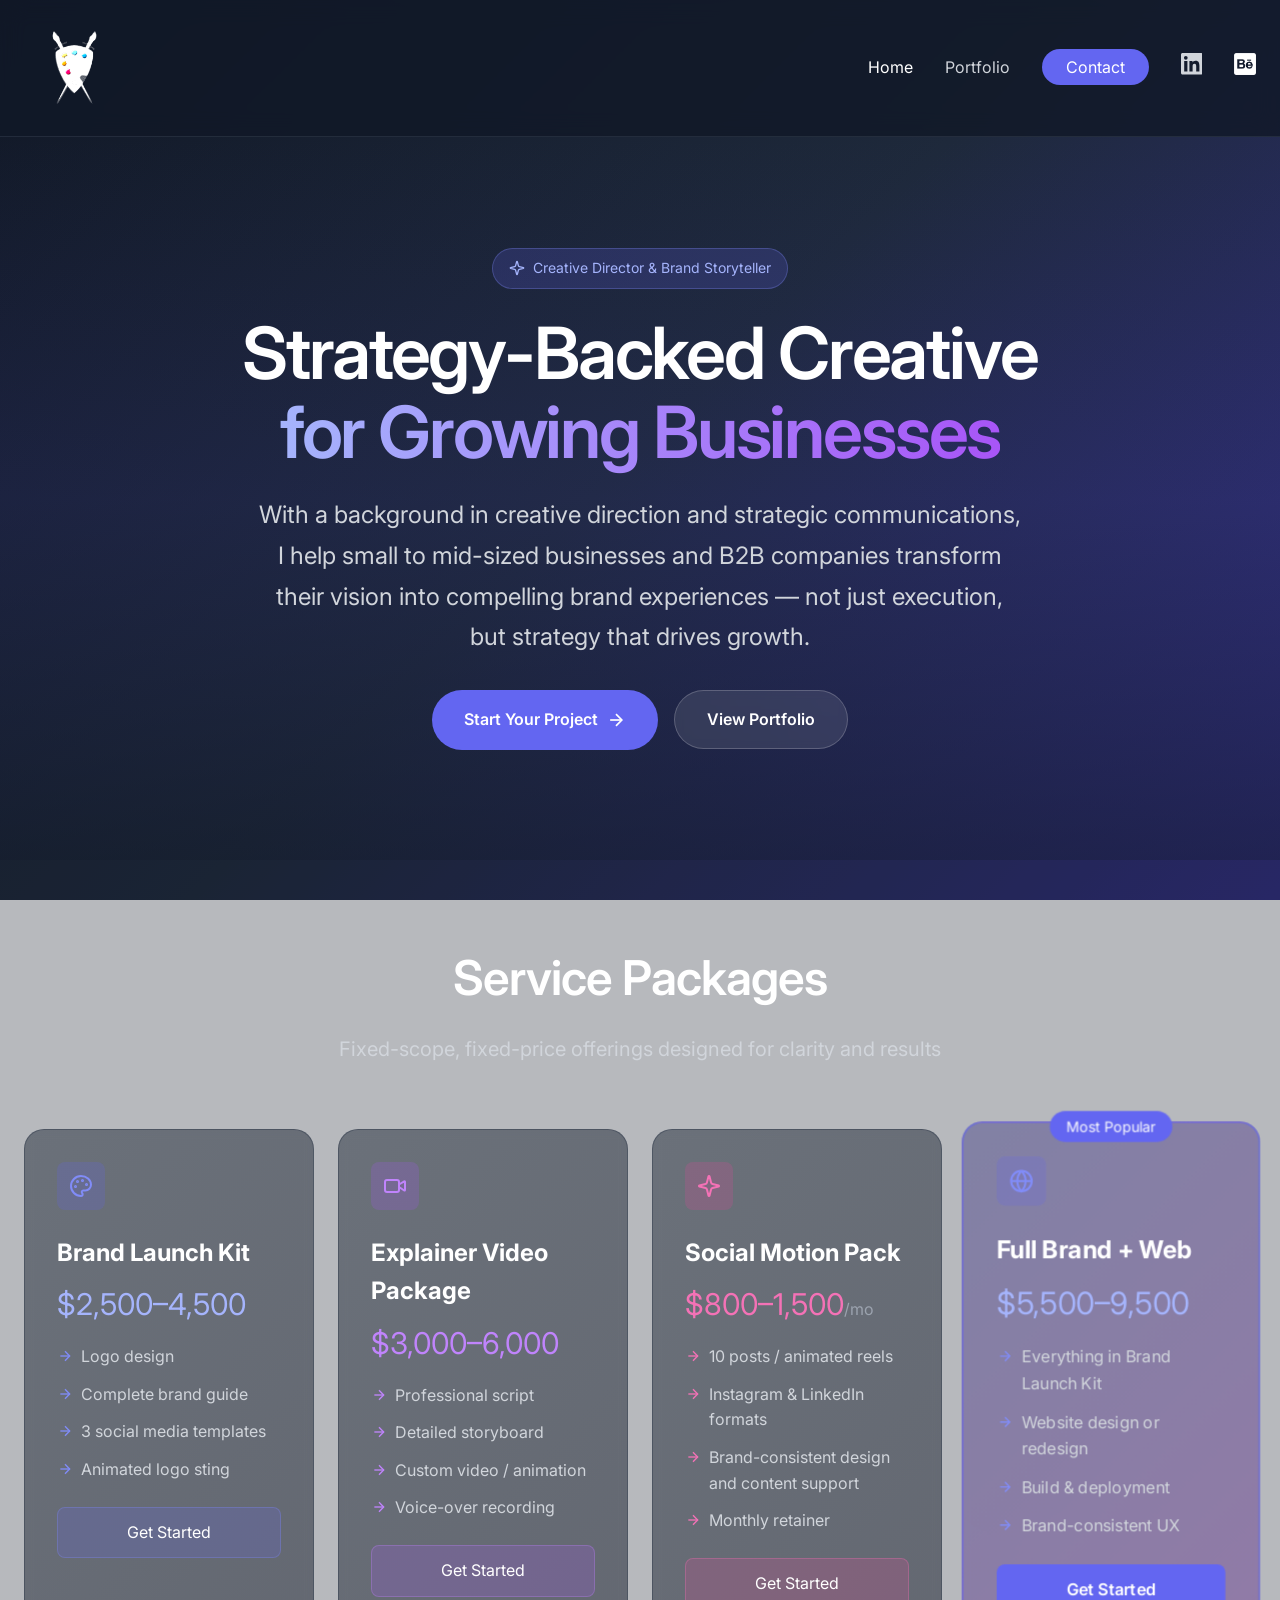
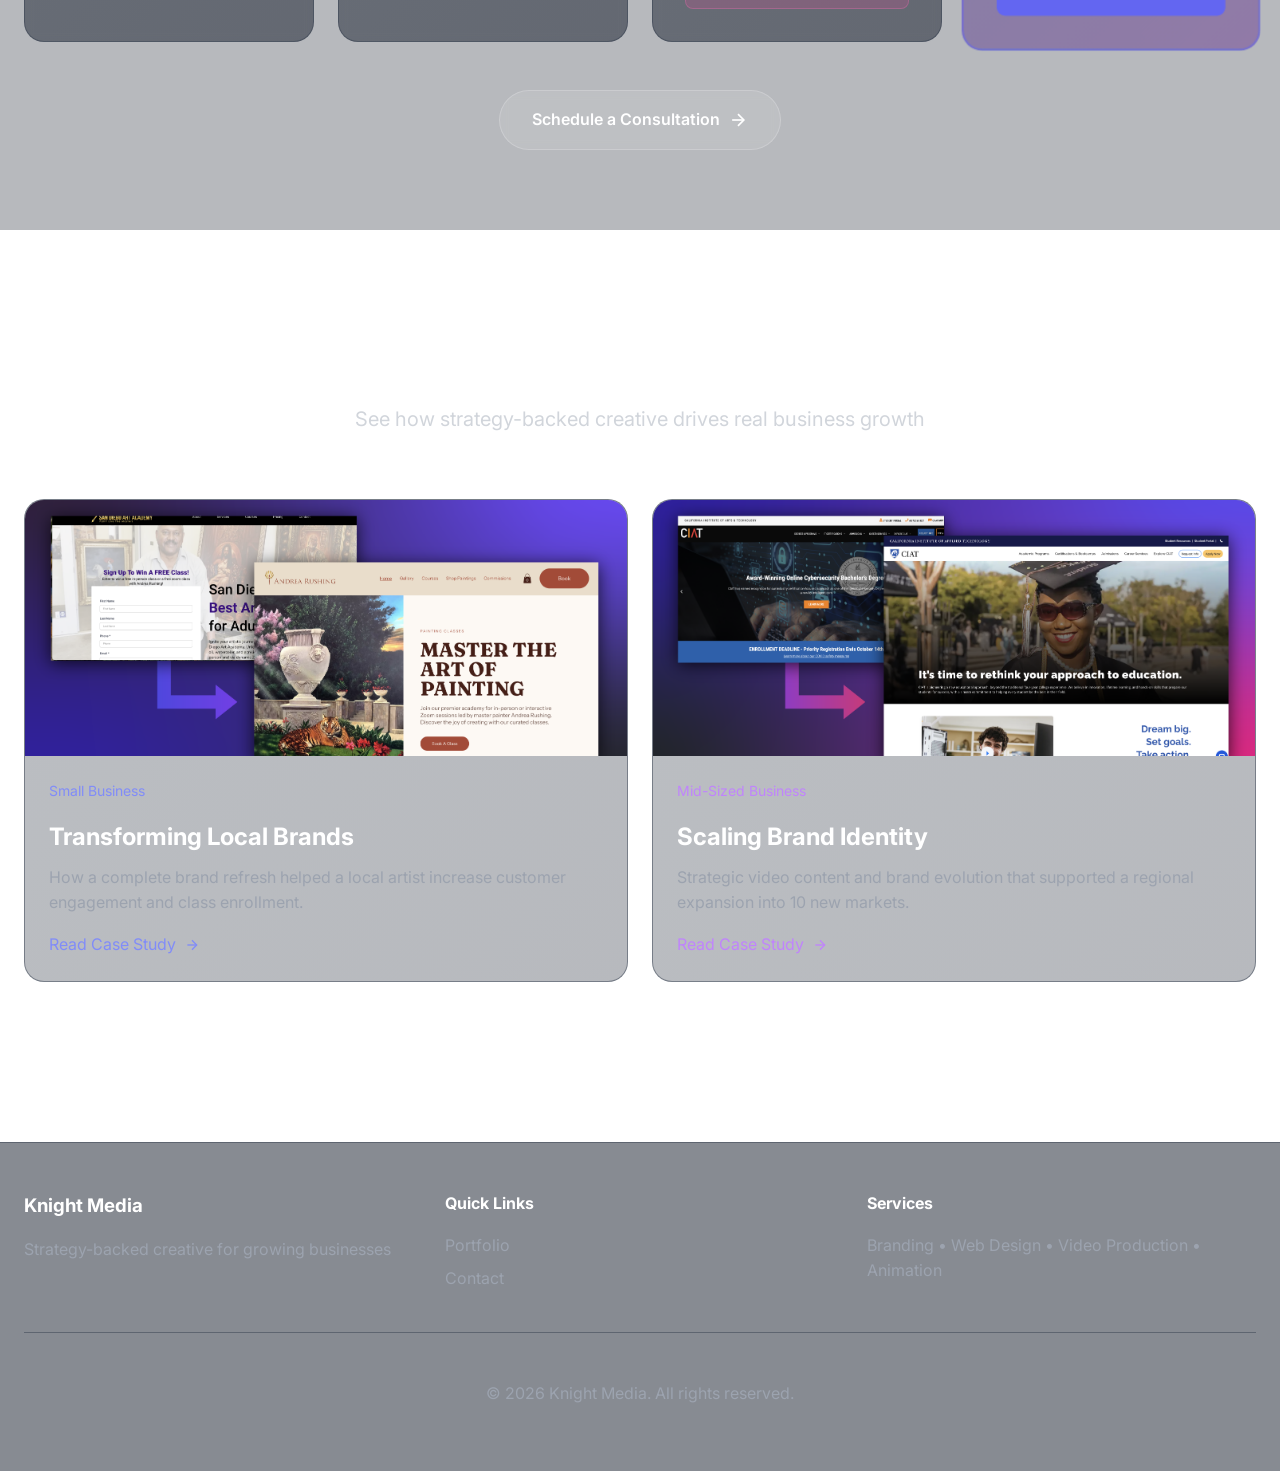
==== commit 040be5d2: "Align the homepage Andrea case study card copy with the case study page. Co-authored-by: Cursor <cur" ====
--- a/index.html
+++ b/index.html
@@ -246,7 +246,7 @@
               <div class="case-card-body">
                 <p class="case-tag indigo">Small Business</p>
                 <h3>Transforming Local Brands</h3>
-                <p>How a complete brand refresh helped a local boutique increase customer engagement by 150%.</p>
+                <p>How a complete brand refresh helped a local artist increase customer engagement and class enrollment.</p>
                 <span class="case-link">
                   Read Case Study
                   <svg xmlns="http://www.w3.org/2000/svg" viewBox="0 0 24 24" fill="none" stroke="currentColor" stroke-width="2" aria-hidden="true"><path d="M5 12h14"></path><path d="m12 5 7 7-7 7"></path></svg>
--- a/styles.css
+++ b/styles.css
@@ -864,6 +864,102 @@
   border-color: rgba(99, 102, 241, 0.5);
 }
 
+.case-section-cta {
+  margin: 0 0 3rem;
+  text-align: center;
+}
+
+.pdf-lightbox-dialog {
+  display: flex;
+  flex-direction: column;
+  align-items: center;
+  gap: 1rem;
+  width: min(96vw, 56rem);
+  max-height: 92vh;
+  padding: 2.5rem 2rem 1.5rem;
+}
+
+.pdf-lightbox-title {
+  margin: 0;
+  font-size: 1.125rem;
+  font-weight: 600;
+  text-align: center;
+}
+
+.pdf-lightbox-viewer {
+  display: flex;
+  align-items: center;
+  justify-content: center;
+  width: 100%;
+  max-height: calc(92vh - 8rem);
+  overflow: auto;
+}
+
+.pdf-lightbox-canvas {
+  display: block;
+  max-width: 100%;
+  height: auto;
+  border-radius: var(--radius);
+  box-shadow: 0 25px 50px rgba(0, 0, 0, 0.45);
+  background: #fff;
+}
+
+.pdf-lightbox-canvas[hidden],
+.pdf-lightbox-loading[hidden] {
+  display: none;
+}
+
+.pdf-lightbox-loading {
+  margin: 0;
+  color: var(--text-muted);
+}
+
+.pdf-lightbox-toolbar {
+  display: flex;
+  align-items: center;
+  justify-content: center;
+  gap: 1rem;
+  flex-wrap: wrap;
+  width: 100%;
+}
+
+.pdf-lightbox-nav {
+  display: inline-flex;
+  align-items: center;
+  gap: 0.5rem;
+  padding: 0.625rem 1.25rem;
+  border-radius: 999px;
+  border: 1px solid rgba(255, 255, 255, 0.2);
+  background: rgba(255, 255, 255, 0.1);
+  color: var(--text);
+  font-weight: 600;
+  font-size: 0.95rem;
+  cursor: pointer;
+  transition: background 0.2s ease, opacity 0.2s ease;
+}
+
+.pdf-lightbox-nav:hover:not(:disabled),
+.pdf-lightbox-nav:focus-visible:not(:disabled) {
+  background: rgba(255, 255, 255, 0.2);
+}
+
+.pdf-lightbox-nav:disabled {
+  opacity: 0.4;
+  cursor: not-allowed;
+}
+
+.pdf-lightbox-nav svg {
+  width: 1rem;
+  height: 1rem;
+}
+
+.pdf-lightbox-page {
+  min-width: 7.5rem;
+  text-align: center;
+  color: var(--text-muted);
+  font-size: 0.95rem;
+}
+
 .contact-grid {
   display: grid;
   grid-template-columns: 2fr 1fr;
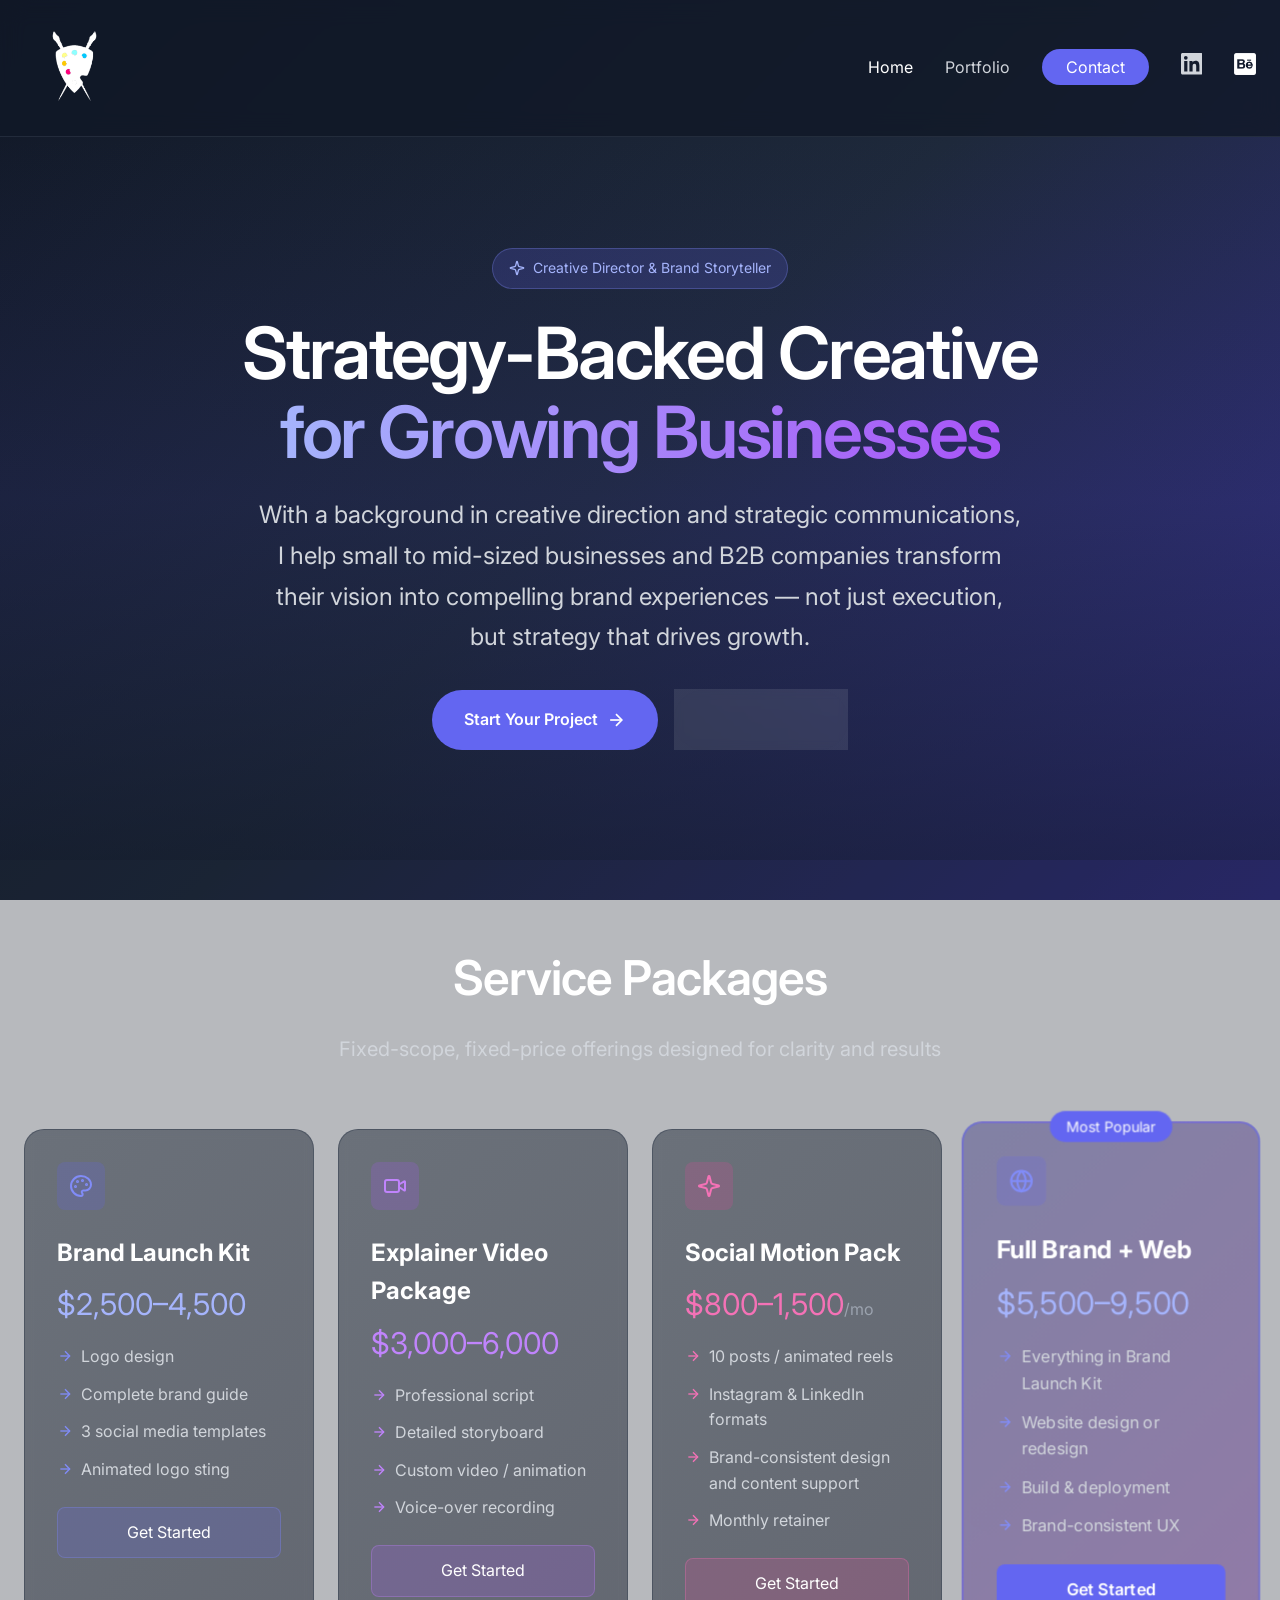
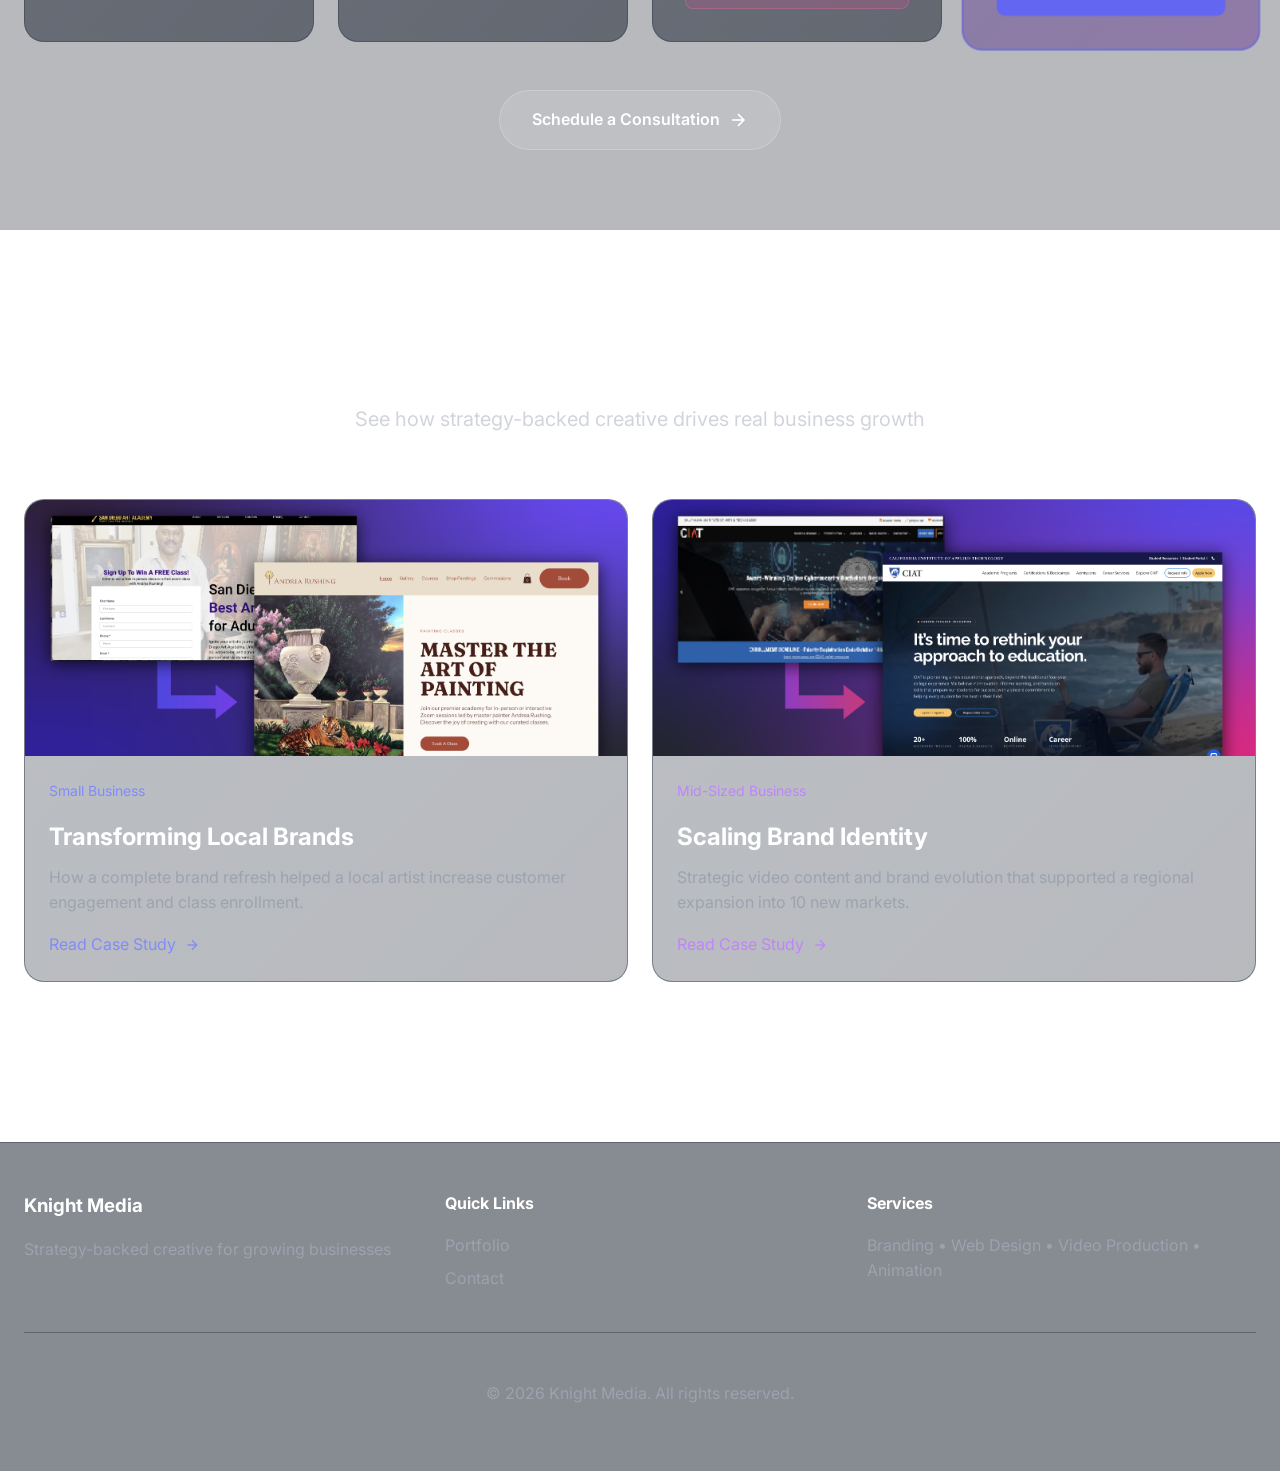
==== commit 23b858d2: "Refresh the CIAT case study card preview image on the homepage. Co-authored-by: Cursor <cursoragent@" ====
--- a/index.html
+++ b/index.html
@@ -256,7 +256,7 @@
 
             <a class="case-card" href="case-studies/mid-sized.html">
               <div class="case-card-image purple">
-                <img src="assets/ciat-case-study.png?v=2" alt="CIAT brand update" loading="lazy" />
+                <img src="assets/ciat-case-study.png?v=3" alt="CIAT brand update" loading="lazy" />
               </div>
               <div class="case-card-body">
                 <p class="case-tag purple">Mid-Sized Business</p>
--- a/styles.css
+++ b/styles.css
@@ -1023,6 +1023,33 @@
   min-height: 9rem;
 }
 
+.form-group.honeypot {
+  position: absolute;
+  left: -10000px;
+  width: 1px;
+  height: 1px;
+  overflow: hidden;
+}
+
+.form-status {
+  margin: 1rem 0 0;
+  padding: 0.875rem 1rem;
+  border-radius: 0.5rem;
+  font-size: 0.95rem;
+}
+
+.form-status.is-success {
+  color: #bbf7d0;
+  background: rgba(22, 101, 52, 0.25);
+  border: 1px solid rgba(74, 222, 128, 0.35);
+}
+
+.form-status.is-error {
+  color: #fecaca;
+  background: rgba(127, 29, 29, 0.25);
+  border: 1px solid rgba(248, 113, 113, 0.35);
+}
+
 .contact-sidebar {
   display: grid;
   gap: 1.5rem;
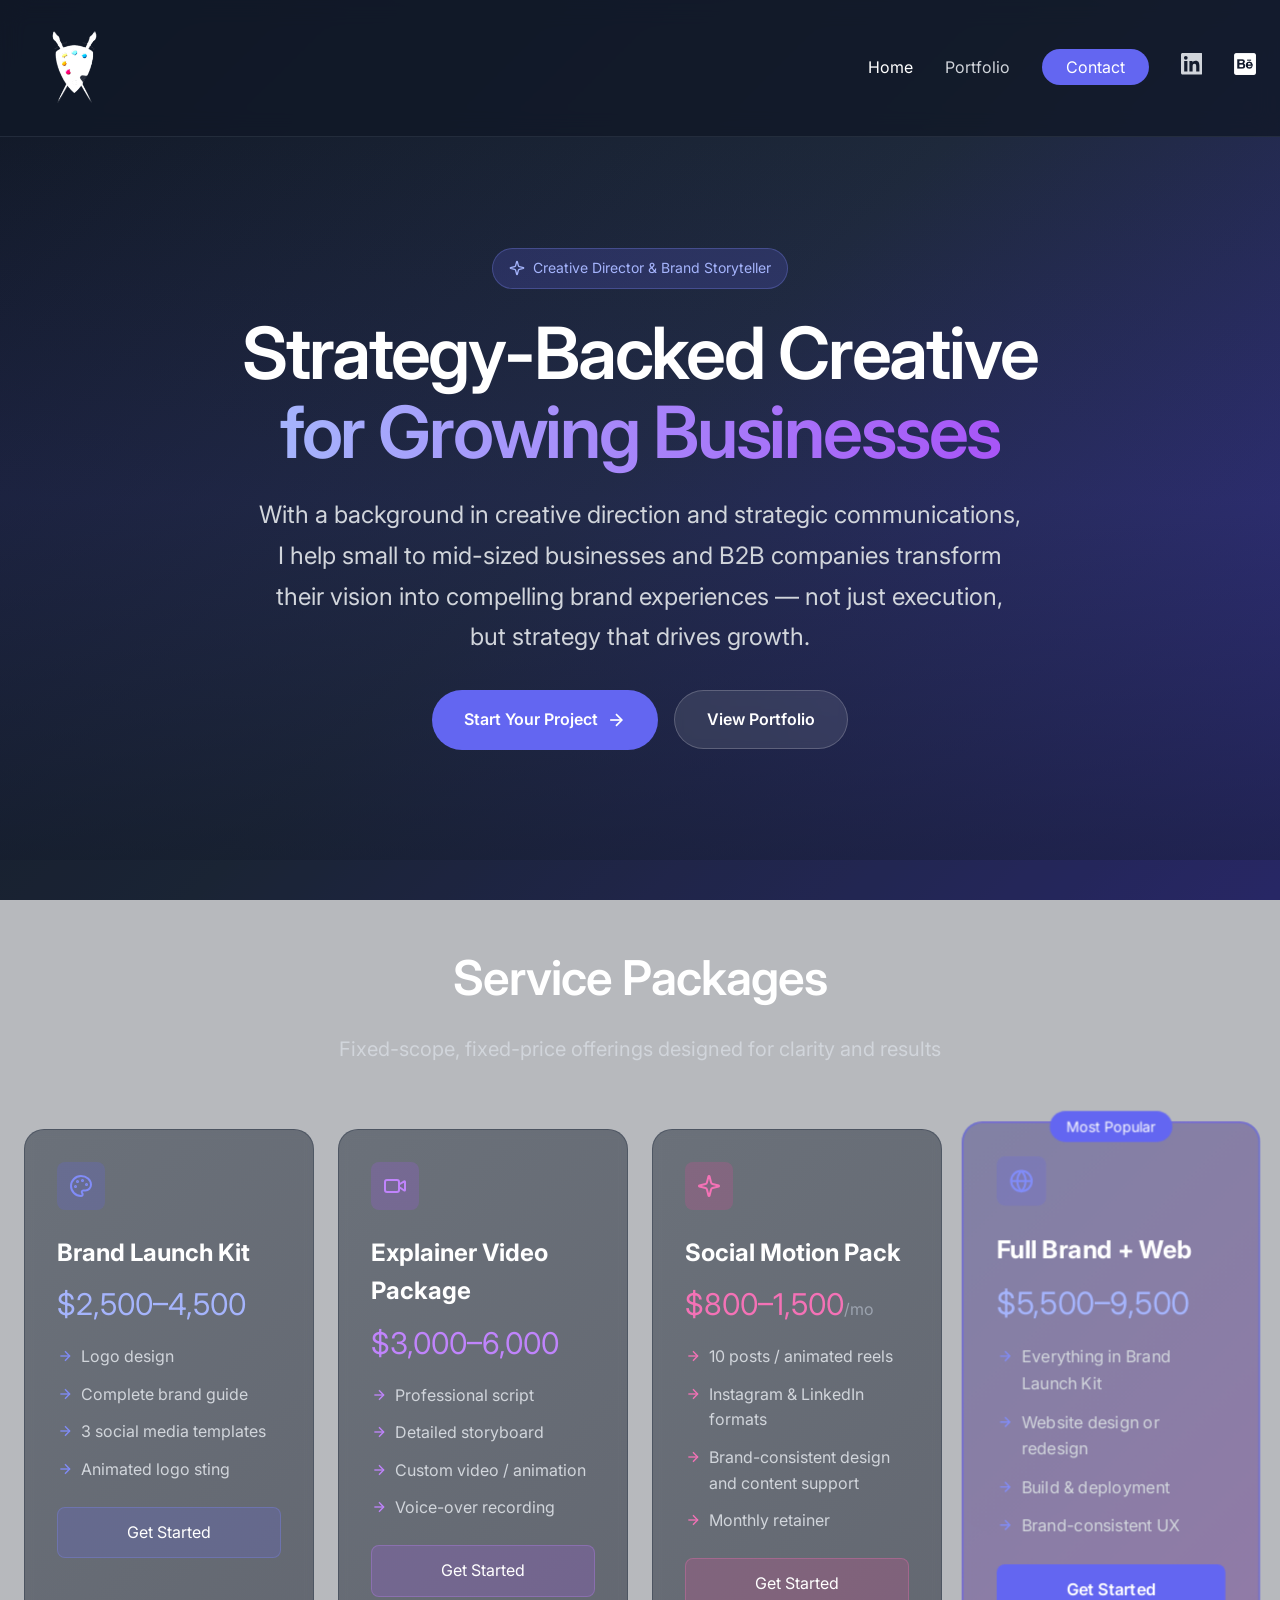
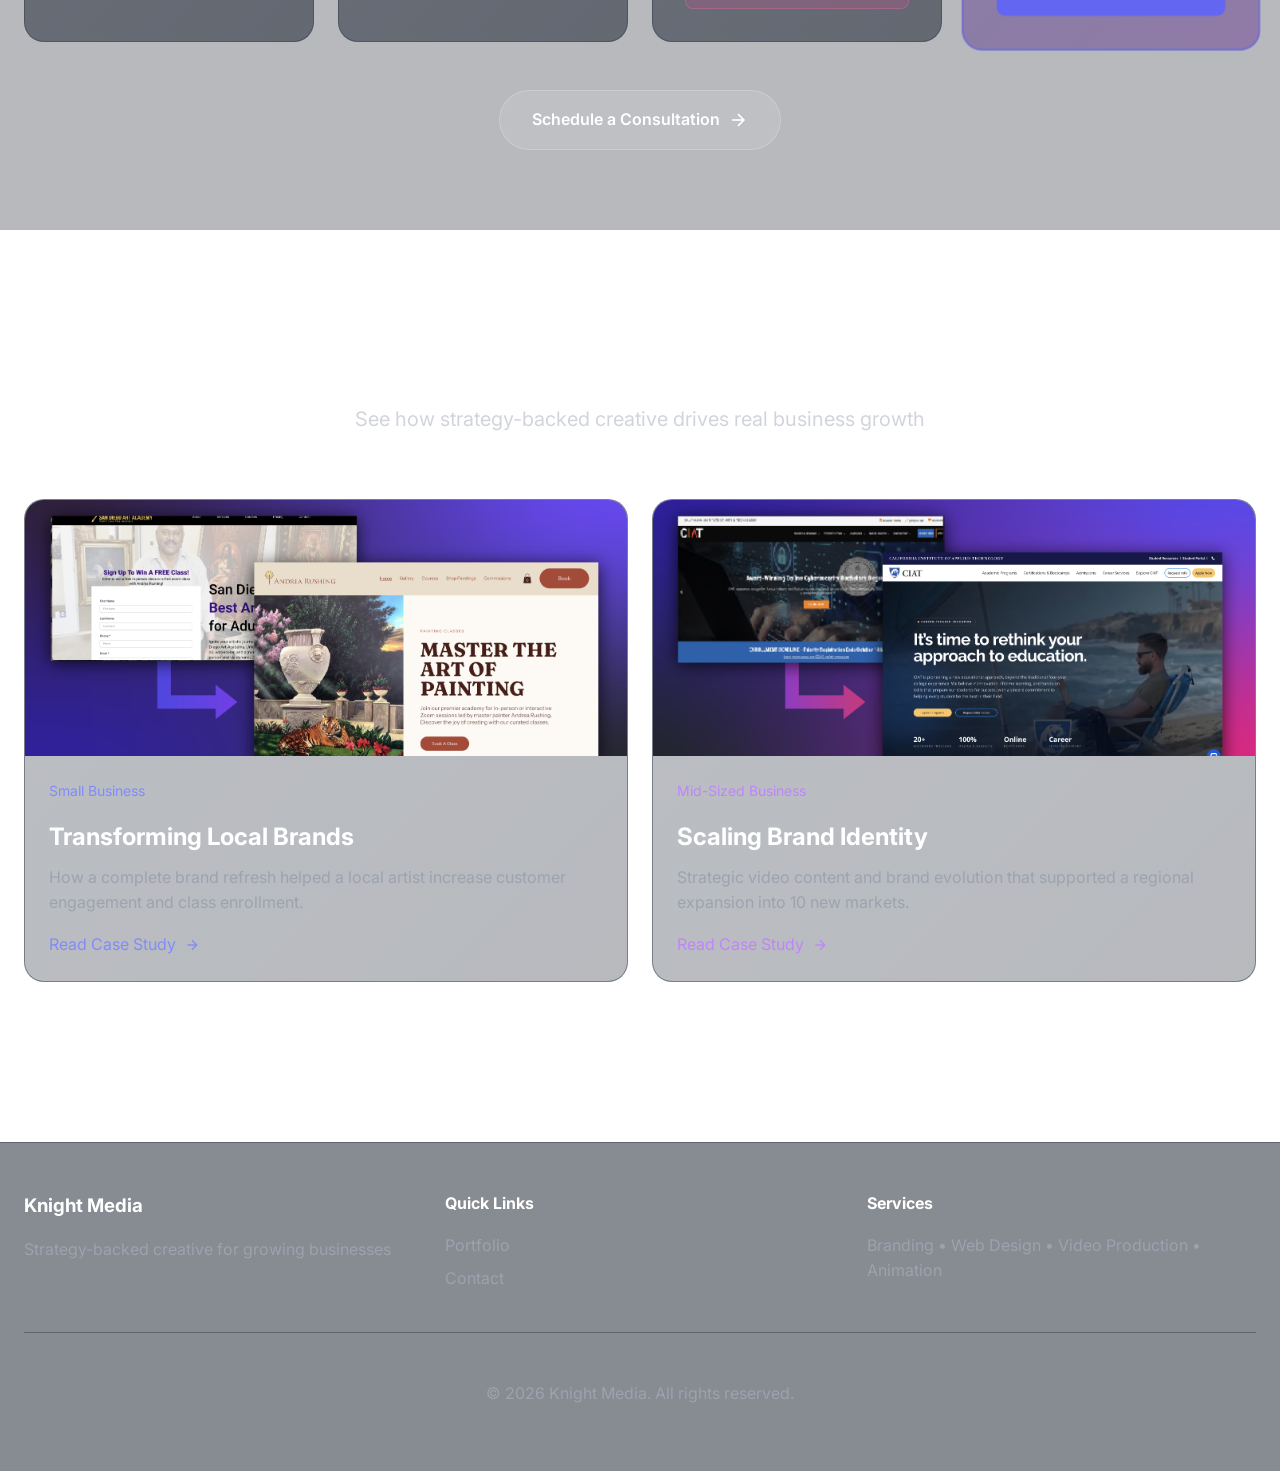
==== commit 74936984: "Use clean homepage URLs instead of /index.html. Co-authored-by: Cursor <cursoragent@cursor.com>" ====
--- a/index.html
+++ b/index.html
@@ -8,6 +8,7 @@
       content="Knight Media — strategy-backed creative for growing businesses."
     />
     <title>Knight Media</title>
+    <link rel="canonical" href="https://aknightmedia.com/" />
     <link rel="stylesheet" href="styles.css?v=11" />
     <link rel="preconnect" href="https://fonts.googleapis.com" />
     <link rel="preconnect" href="https://fonts.gstatic.com" crossorigin />
@@ -19,7 +20,7 @@
   <body>
     <header class="site-header">
       <nav class="nav">
-        <a class="logo" href="index.html">
+        <a class="logo" href="/">
           <img
             class="logo-img"
             src="assets/logo-animated.gif"
@@ -36,7 +37,7 @@
           </svg>
         </button>
         <ul class="nav-links">
-          <li><a href="index.html" class="is-active">Home</a></li>
+          <li><a href="/" class="is-active">Home</a></li>
           <li><a href="portfolio.html">Portfolio</a></li>
           <li><a href="contact.html" class="nav-cta">Contact</a></li>
           <li>
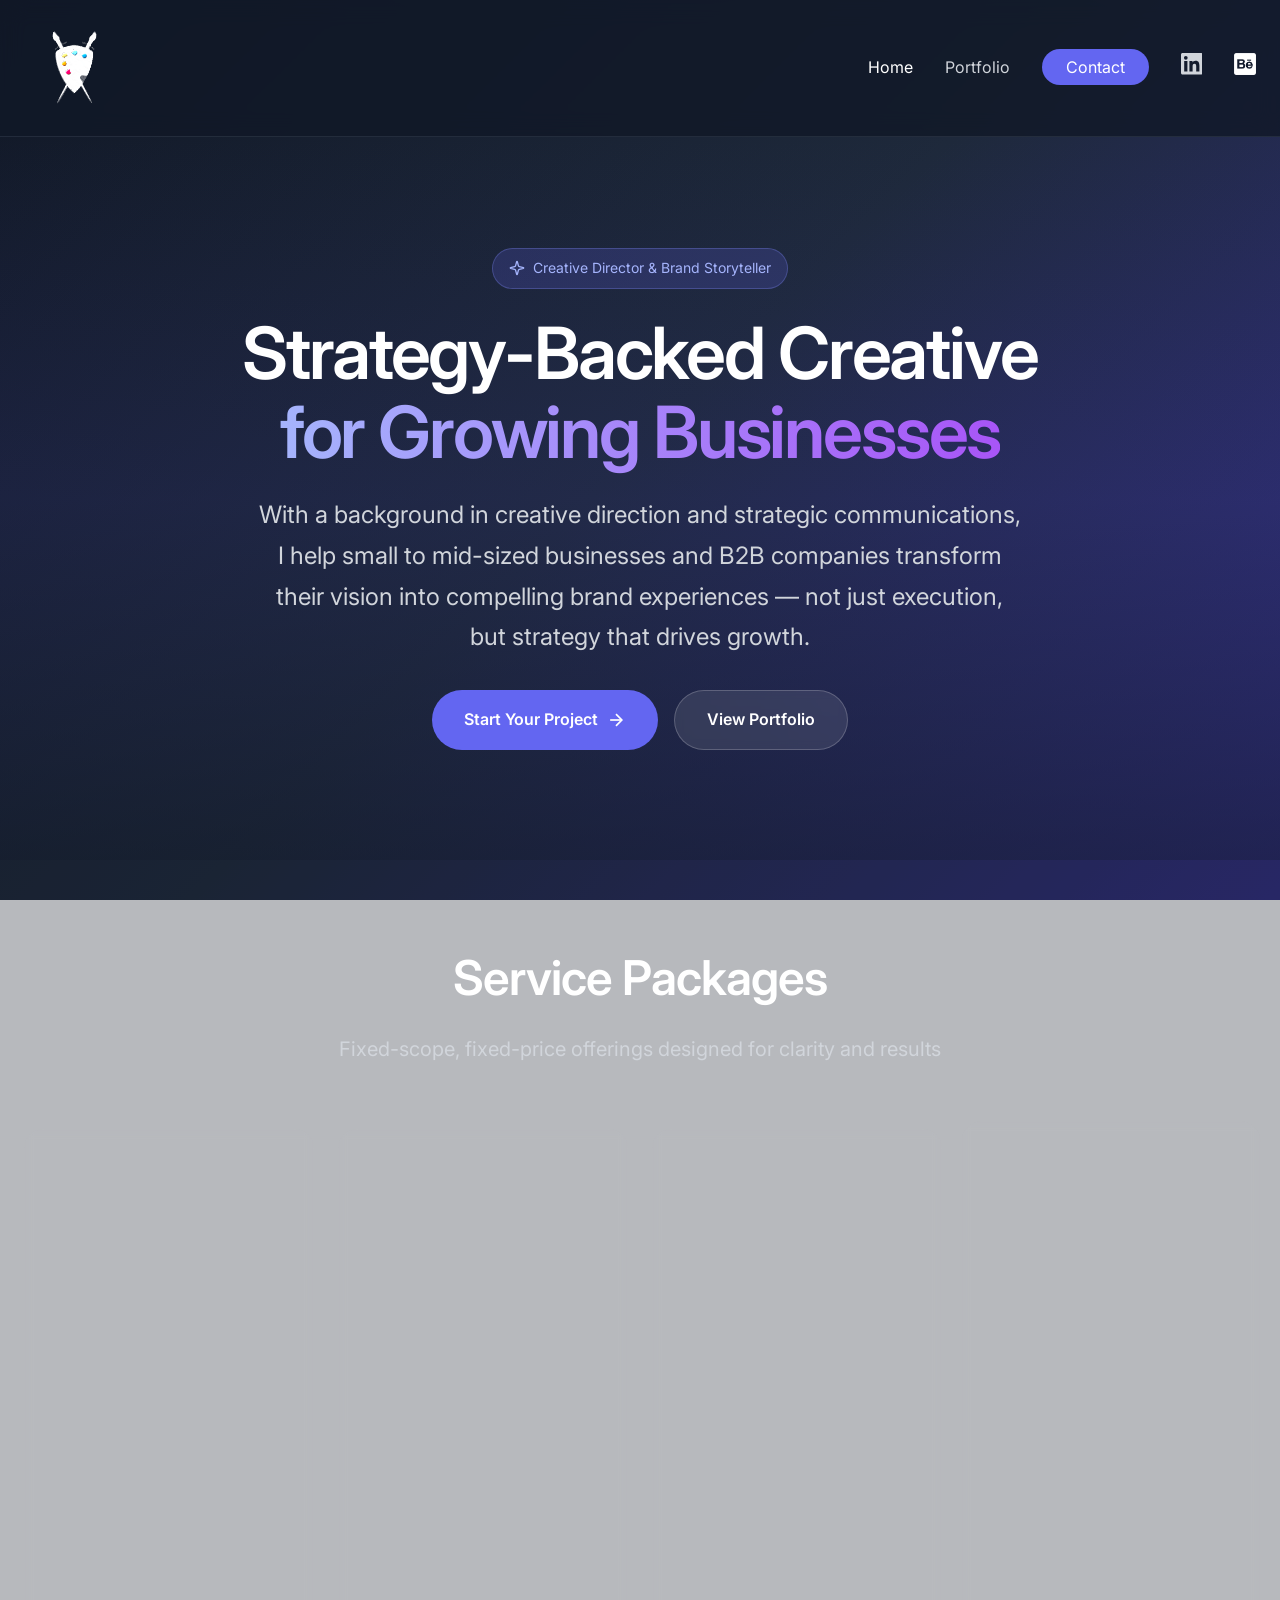
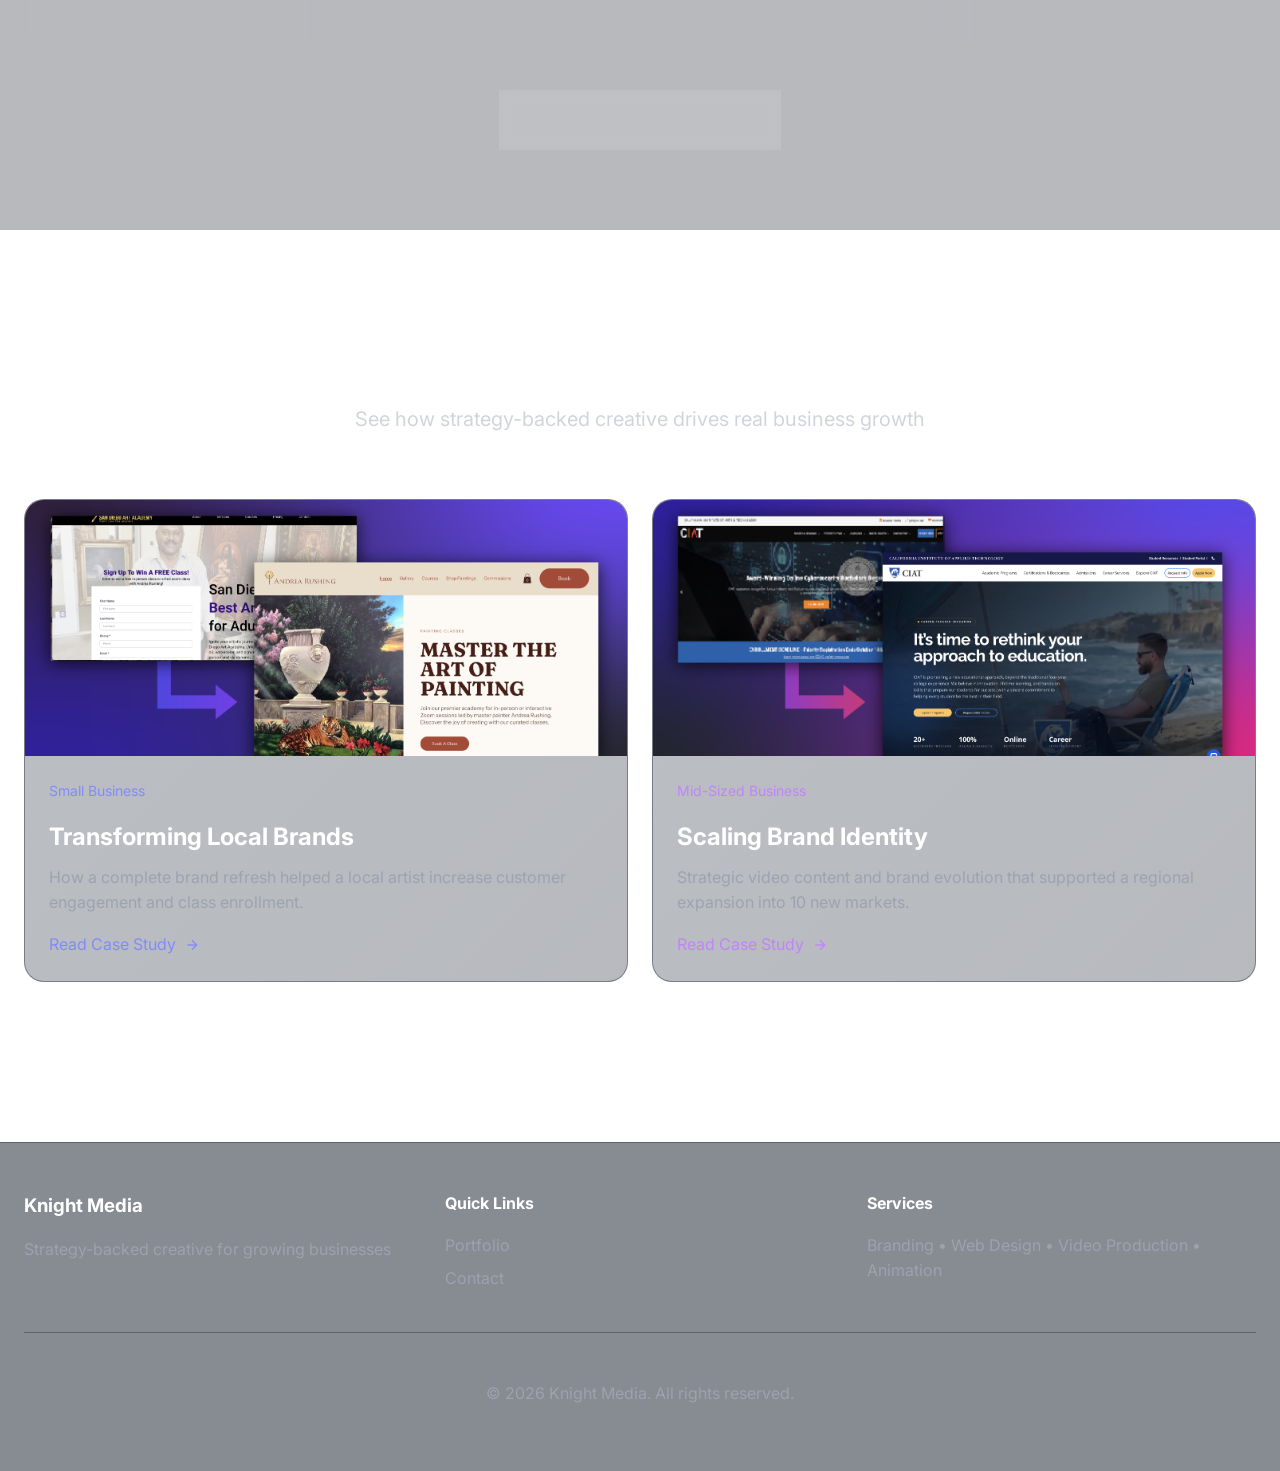
==== commit 7ab5624c: "Replace the animated logo and crossfade smoothly to the static mark. Co-authored-by: Cursor <cursora" ====
--- a/index.html
+++ b/index.html
@@ -23,9 +23,10 @@
         <a class="logo" href="/">
           <img
             class="logo-img"
-            src="assets/logo-animated.gif"
+            src="assets/km-animated-logo-small3.gif"
             data-static="assets/logo-static.png"
             data-duration="6000"
+            data-fade-duration="500"
             alt="Knight Media"
           />
         </a>
--- a/styles.css
+++ b/styles.css
@@ -71,9 +71,40 @@
   align-items: center;
 }
 
+.logo-media {
+  position: relative;
+  display: inline-flex;
+  align-items: center;
+  height: 6rem;
+}
+
 .logo-img {
   height: 6rem;
   width: auto;
+}
+
+.logo-media .logo-img-static {
+  position: absolute;
+  left: 0;
+  top: 0;
+  height: 100%;
+  width: auto;
+  opacity: 0;
+  transition: opacity var(--logo-fade-duration, 500ms) ease;
+  pointer-events: none;
+}
+
+.logo-media .logo-img-animated {
+  opacity: 1;
+  transition: opacity var(--logo-fade-duration, 500ms) ease;
+}
+
+.logo-media.is-static .logo-img-animated {
+  opacity: 0;
+}
+
+.logo-media.is-static .logo-img-static {
+  opacity: 1;
 }
 
 .nav-links {
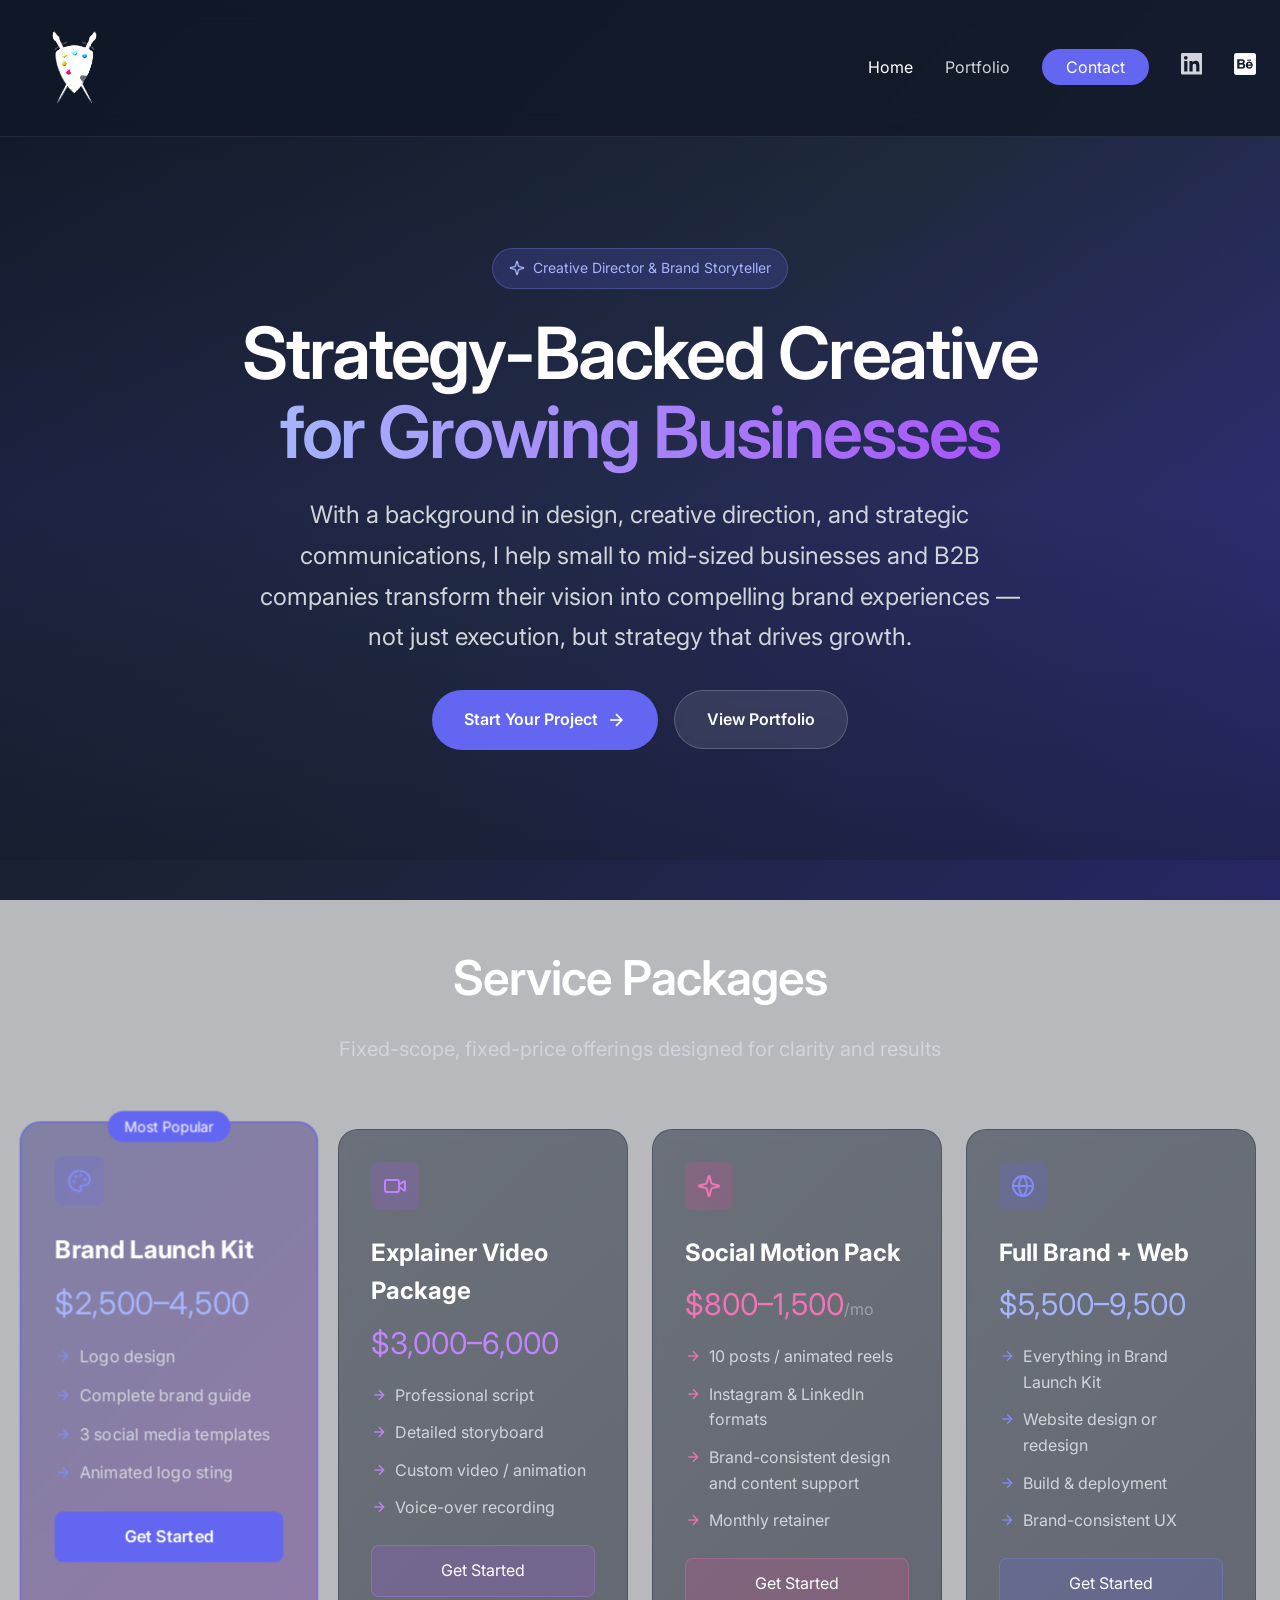
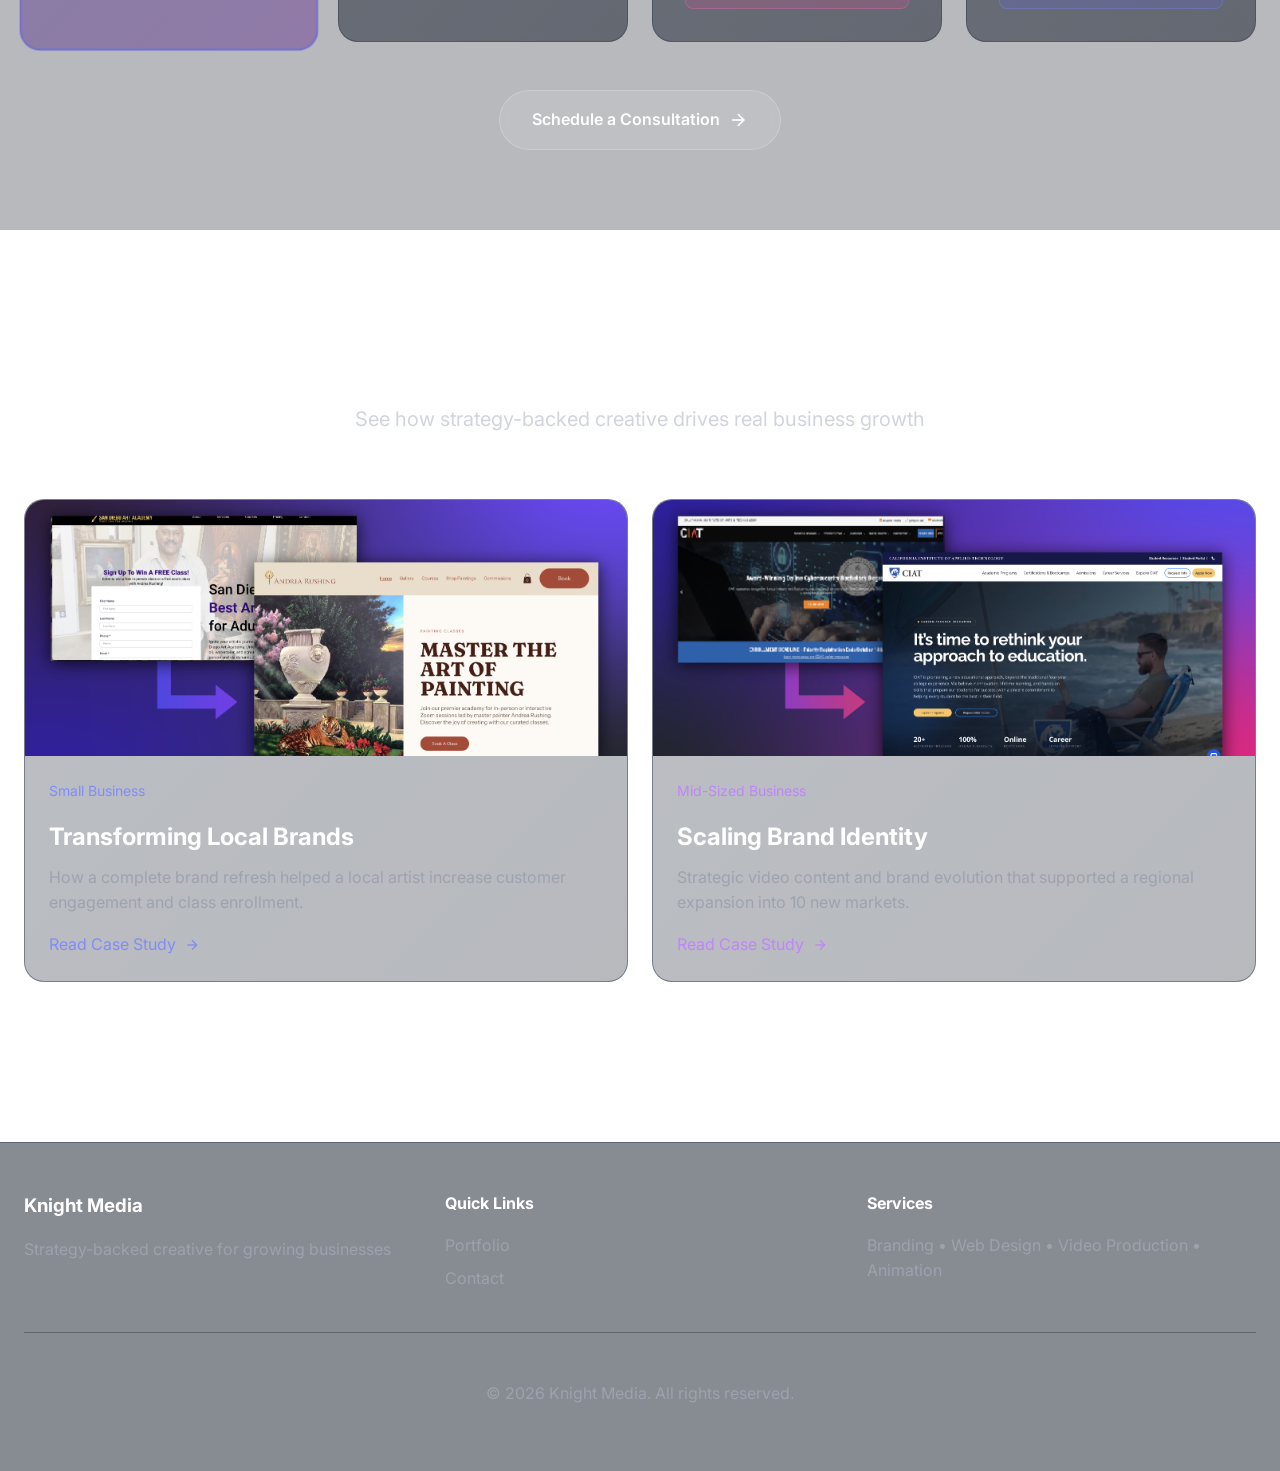
==== commit f8035566: "Add sharing assets, refine logo behavior, and update homepage highlights. Co-authored-by: Cursor <cu" ====
--- a/index.html
+++ b/index.html
@@ -8,6 +8,20 @@
       content="Knight Media — strategy-backed creative for growing businesses."
     />
     <title>Knight Media</title>
+    <link rel="icon" href="assets/favicon.ico?v=2" sizes="any" />
+    <link rel="icon" href="assets/favicon-32x32.png?v=2" type="image/png" sizes="32x32" />
+    <link rel="icon" href="assets/favicon-16x16.png?v=2" type="image/png" sizes="16x16" />
+    <link rel="apple-touch-icon" href="assets/apple-touch-icon.png?v=2" />
+    <meta property="og:type" content="website" />
+    <meta property="og:site_name" content="Knight Media" />
+    <meta property="og:title" content="Knight Media" />
+    <meta property="og:description" content="Knight Media — strategy-backed creative for growing businesses." />
+    <meta property="og:url" content="https://aknightmedia.com/" />
+    <meta property="og:image" content="https://aknightmedia.com/assets/og-image.png" />
+    <meta name="twitter:card" content="summary_large_image" />
+    <meta name="twitter:title" content="Knight Media" />
+    <meta name="twitter:description" content="Knight Media — strategy-backed creative for growing businesses." />
+    <meta name="twitter:image" content="https://aknightmedia.com/assets/og-image.png" />
     <link rel="canonical" href="https://aknightmedia.com/" />
     <link rel="stylesheet" href="styles.css?v=11" />
     <link rel="preconnect" href="https://fonts.googleapis.com" />
@@ -26,7 +40,6 @@
             src="assets/km-animated-logo-small3.gif"
             data-static="assets/logo-static.png"
             data-duration="6000"
-            data-fade-duration="500"
             alt="Knight Media"
           />
         </a>
@@ -72,7 +85,7 @@
             <span class="gradient-text">for Growing Businesses</span>
           </h1>
           <p class="hero-text">
-            With a background in creative direction and strategic communications, I help small to mid-sized businesses and B2B companies
+            With a background in design, creative direction, and strategic communications, I help small to mid-sized businesses and B2B companies
             transform their vision into compelling brand experiences — not just execution, but strategy that drives growth.
           </p>
           <div class="hero-actions">
@@ -96,7 +109,8 @@
           </div>
 
           <div class="card-grid card-grid-4">
-            <article class="package-card">
+            <article class="package-card featured">
+              <span class="popular-badge">Most Popular</span>
               <div class="icon-box indigo">
                 <svg xmlns="http://www.w3.org/2000/svg" viewBox="0 0 24 24" fill="none" stroke="currentColor" stroke-width="2" aria-hidden="true">
                   <circle cx="13.5" cy="6.5" r=".5" fill="currentColor"></circle>
@@ -126,7 +140,7 @@
                   Animated logo sting
                 </li>
               </ul>
-              <a class="package-cta indigo" href="contact.html">Get Started</a>
+              <a class="button button-primary package-cta" href="contact.html" style="border-radius: 0.5rem;">Get Started</a>
             </article>
 
             <article class="package-card">
@@ -188,8 +202,7 @@
               <a class="package-cta pink" href="contact.html">Get Started</a>
             </article>
 
-            <article class="package-card featured">
-              <span class="popular-badge">Most Popular</span>
+            <article class="package-card">
               <div class="icon-box indigo">
                 <svg xmlns="http://www.w3.org/2000/svg" viewBox="0 0 24 24" fill="none" stroke="currentColor" stroke-width="2" aria-hidden="true">
                   <circle cx="12" cy="12" r="10"></circle>
@@ -217,7 +230,7 @@
                   Brand-consistent UX
                 </li>
               </ul>
-              <a class="button button-primary package-cta" href="contact.html" style="border-radius: 0.5rem;">Get Started</a>
+              <a class="package-cta indigo" href="contact.html">Get Started</a>
             </article>
           </div>
 
--- a/styles.css
+++ b/styles.css
@@ -84,27 +84,15 @@
 }
 
 .logo-media .logo-img-static {
-  position: absolute;
-  left: 0;
-  top: 0;
-  height: 100%;
-  width: auto;
-  opacity: 0;
-  transition: opacity var(--logo-fade-duration, 500ms) ease;
-  pointer-events: none;
-}
-
-.logo-media .logo-img-animated {
-  opacity: 1;
-  transition: opacity var(--logo-fade-duration, 500ms) ease;
+  display: none;
 }
 
 .logo-media.is-static .logo-img-animated {
-  opacity: 0;
+  display: none;
 }
 
 .logo-media.is-static .logo-img-static {
-  opacity: 1;
+  display: block;
 }
 
 .nav-links {
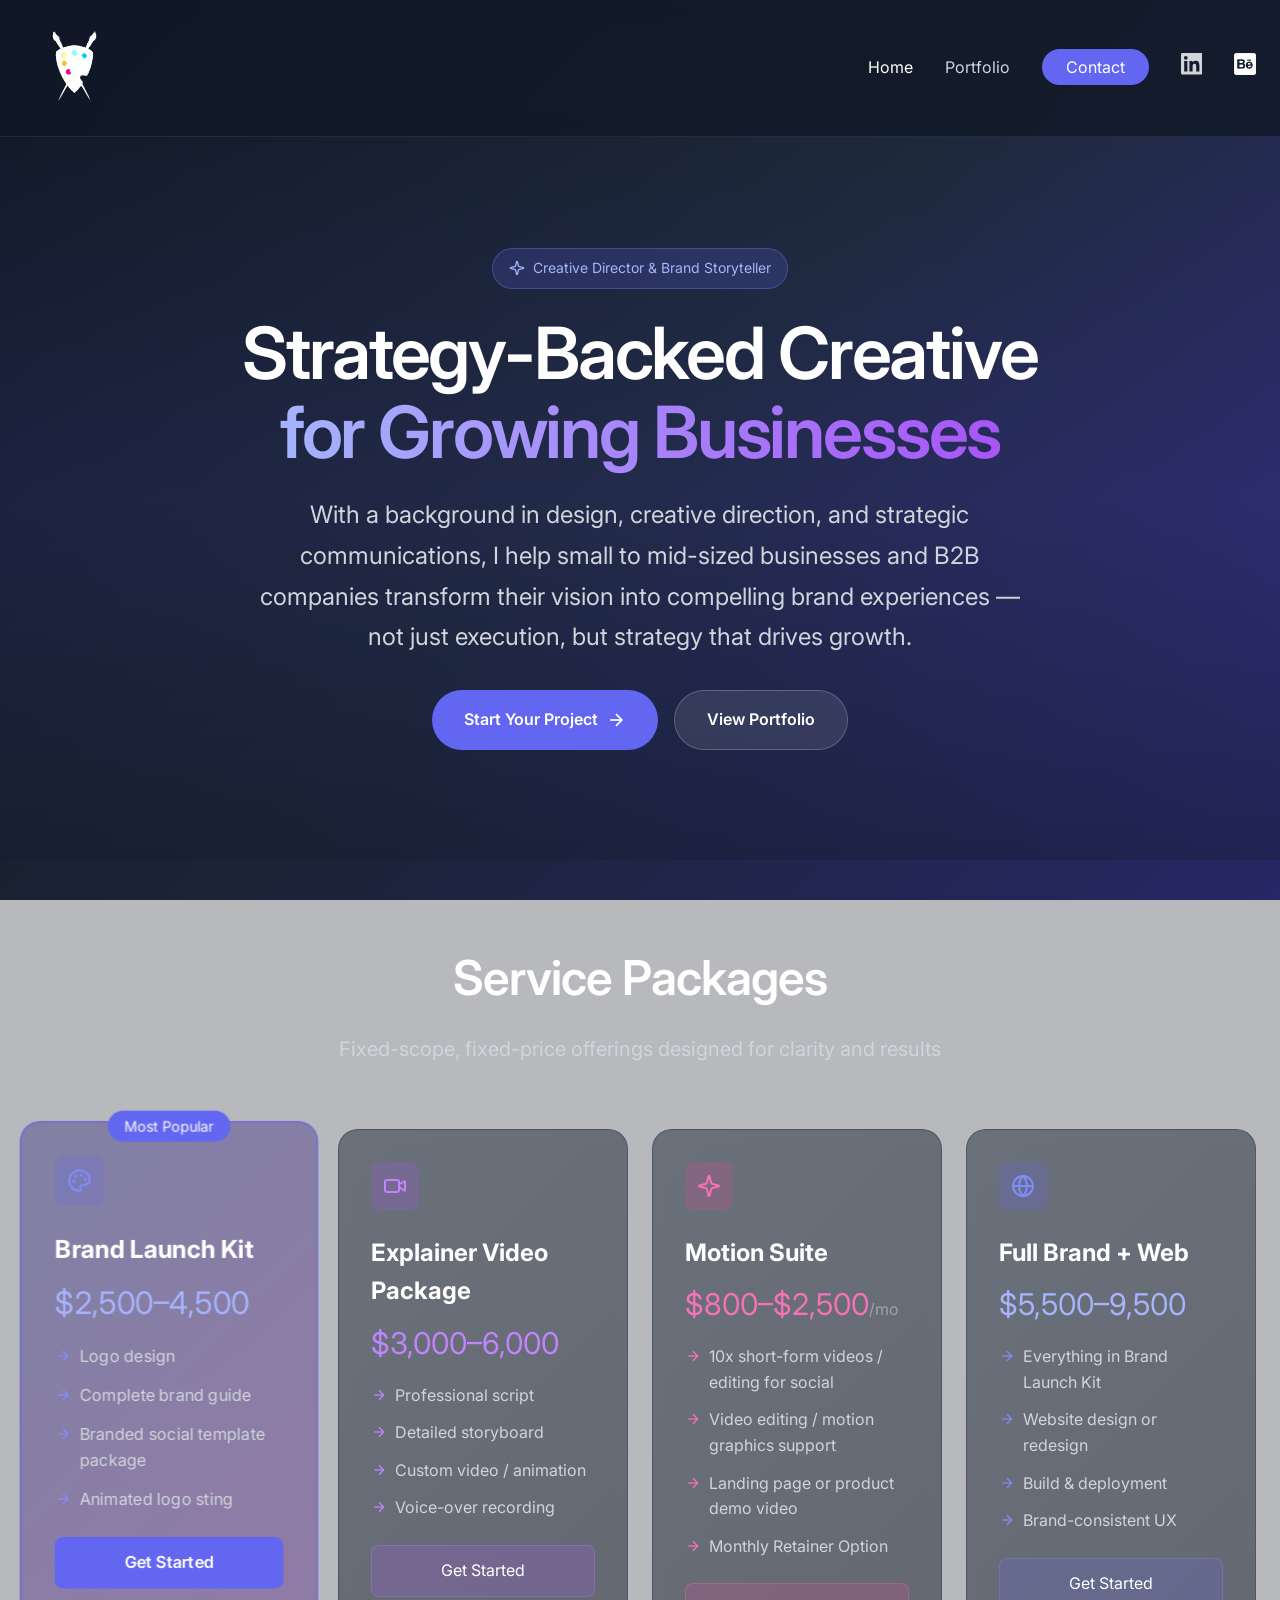
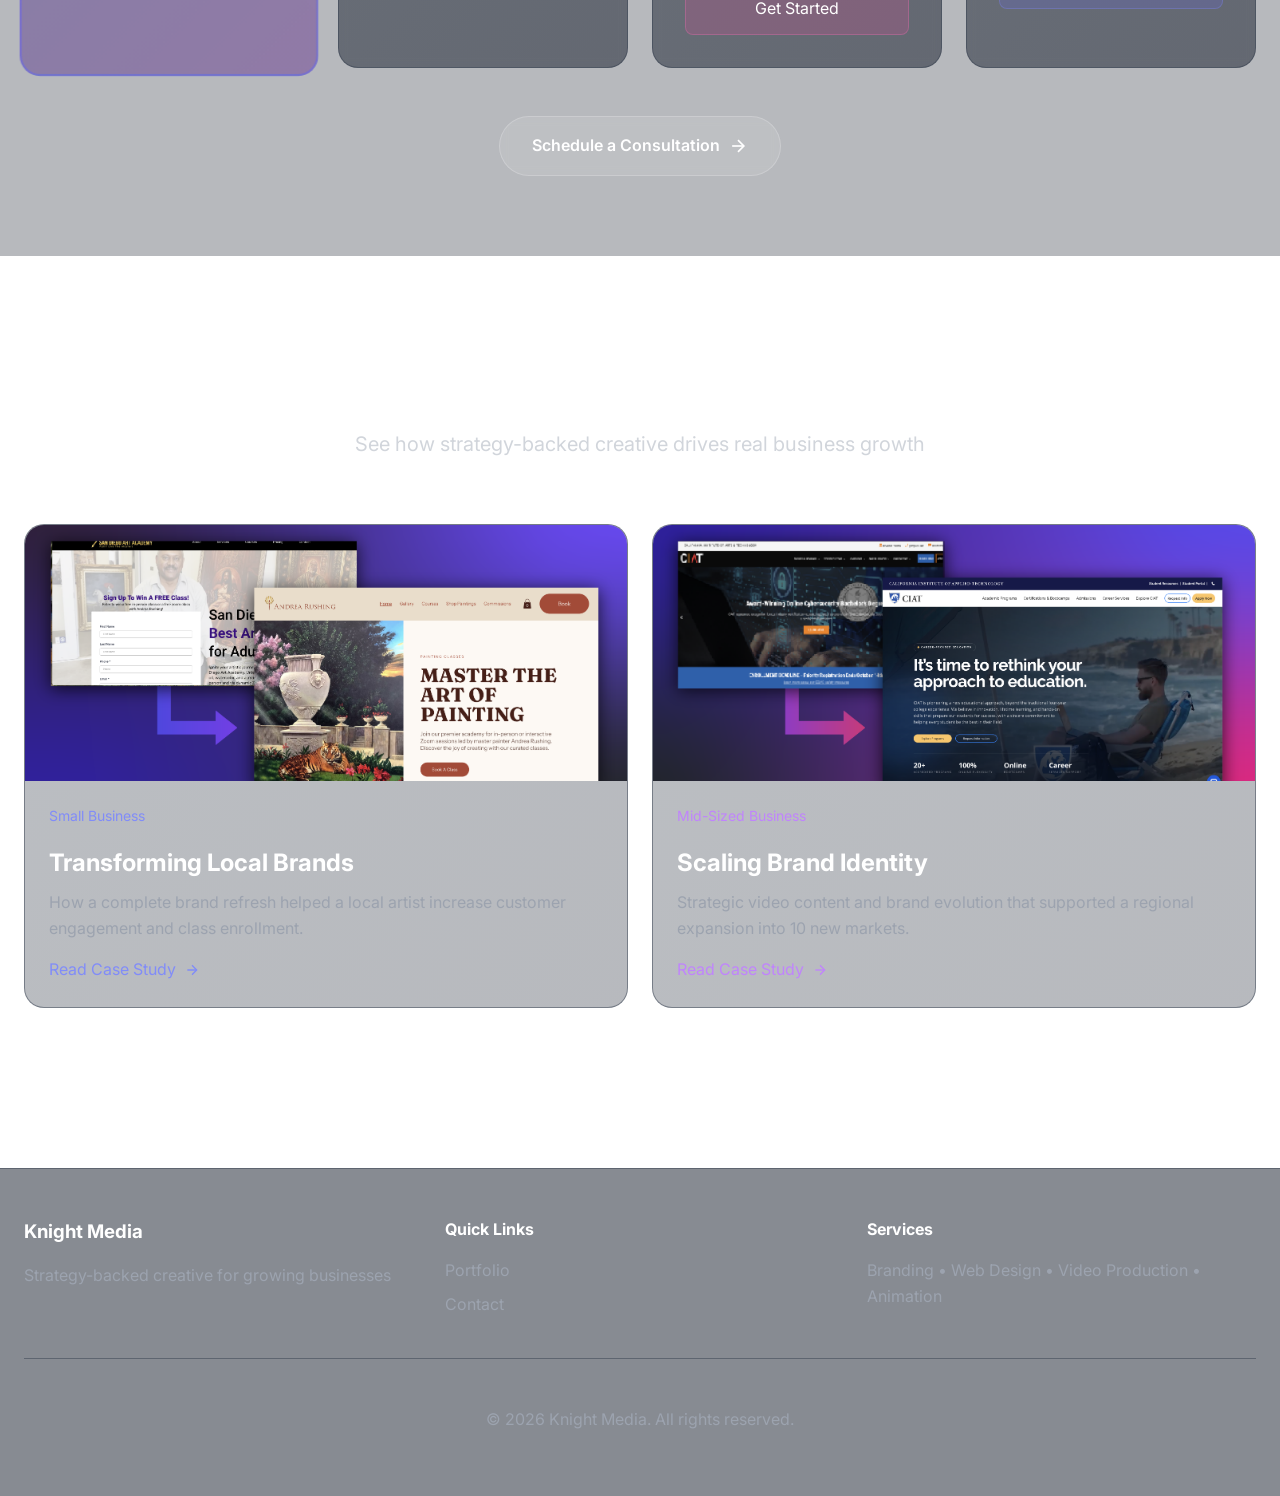
==== commit 3db12fa8: "Improve SEO, refresh service packages, and add new portfolio videos. Co-authored-by: Cursor <cursora" ====
--- a/index.html
+++ b/index.html
@@ -5,24 +5,47 @@
     <meta name="viewport" content="width=device-width, initial-scale=1.0" />
     <meta
       name="description"
-      content="Knight Media — strategy-backed creative for growing businesses."
+      content="Strategy-backed brand design, video production, motion graphics, and web design for small to mid-sized businesses and B2B companies."
     />
-    <title>Knight Media</title>
+    <title>Knight Media | Brand Design, Video &amp; Web for Growing Businesses</title>
+    <link rel="canonical" href="https://aknightmedia.com/" />
     <link rel="icon" href="assets/favicon.ico?v=2" sizes="any" />
     <link rel="icon" href="assets/favicon-32x32.png?v=2" type="image/png" sizes="32x32" />
     <link rel="icon" href="assets/favicon-16x16.png?v=2" type="image/png" sizes="16x16" />
     <link rel="apple-touch-icon" href="assets/apple-touch-icon.png?v=2" />
     <meta property="og:type" content="website" />
     <meta property="og:site_name" content="Knight Media" />
-    <meta property="og:title" content="Knight Media" />
-    <meta property="og:description" content="Knight Media — strategy-backed creative for growing businesses." />
+    <meta property="og:title" content="Knight Media | Brand Design, Video &amp; Web for Growing Businesses" />
+    <meta property="og:description" content="Strategy-backed brand design, video production, motion graphics, and web design for small to mid-sized businesses and B2B companies." />
     <meta property="og:url" content="https://aknightmedia.com/" />
     <meta property="og:image" content="https://aknightmedia.com/assets/og-image.png" />
     <meta name="twitter:card" content="summary_large_image" />
-    <meta name="twitter:title" content="Knight Media" />
-    <meta name="twitter:description" content="Knight Media — strategy-backed creative for growing businesses." />
+    <meta name="twitter:title" content="Knight Media | Brand Design, Video &amp; Web for Growing Businesses" />
+    <meta name="twitter:description" content="Strategy-backed brand design, video production, motion graphics, and web design for small to mid-sized businesses and B2B companies." />
     <meta name="twitter:image" content="https://aknightmedia.com/assets/og-image.png" />
-    <link rel="canonical" href="https://aknightmedia.com/" />
+    <script type="application/ld+json">
+      {
+        "@context": "https://schema.org",
+        "@type": "ProfessionalService",
+        "name": "Knight Media",
+        "url": "https://aknightmedia.com/",
+        "logo": "https://aknightmedia.com/assets/logo-static.png",
+        "image": "https://aknightmedia.com/assets/og-image.png",
+        "description": "Strategy-backed brand design, video production, motion graphics, and web design for small to mid-sized businesses and B2B companies.",
+        "email": "aknightmedia@gmail.com",
+        "sameAs": [
+          "https://www.linkedin.com/in/amyknight2026/",
+          "https://www.behance.net/aknightmedia"
+        ],
+        "areaServed": "United States",
+        "serviceType": [
+          "Brand Design",
+          "Video Production",
+          "Motion Graphics",
+          "Web Design"
+        ]
+      }
+    </script>
     <link rel="stylesheet" href="styles.css?v=11" />
     <link rel="preconnect" href="https://fonts.googleapis.com" />
     <link rel="preconnect" href="https://fonts.gstatic.com" crossorigin />
@@ -133,7 +156,7 @@
                 </li>
                 <li>
                   <svg xmlns="http://www.w3.org/2000/svg" viewBox="0 0 24 24" fill="none" stroke="#818cf8" stroke-width="2" aria-hidden="true"><path d="M5 12h14"></path><path d="m12 5 7 7-7 7"></path></svg>
-                  3 social media templates
+                  Branded social template package
                 </li>
                 <li>
                   <svg xmlns="http://www.w3.org/2000/svg" viewBox="0 0 24 24" fill="none" stroke="#818cf8" stroke-width="2" aria-hidden="true"><path d="M5 12h14"></path><path d="m12 5 7 7-7 7"></path></svg>
@@ -179,24 +202,24 @@
                   <path d="M9.937 15.5A2 2 0 0 0 8.5 14.063l-6.135-1.582a.5.5 0 0 1 0-.962L8.5 9.936A2 2 0 0 0 9.937 8.5l1.582-6.135a.5.5 0 0 1 .963 0L14.063 8.5A2 2 0 0 0 15.5 9.937l6.135 1.581a.5.5 0 0 1 0 .964L15.5 14.063a2 2 0 0 0-1.437 1.437l-1.582 6.135a.5.5 0 0 1-.963 0z"></path>
                 </svg>
               </div>
-              <h3>Social Motion Pack</h3>
-              <p class="package-price pink">$800–1,500<span style="font-size: 1rem; color: var(--text-subtle)">/mo</span></p>
+              <h3>Motion Suite</h3>
+              <p class="package-price pink">$800–$2,500<span style="font-size: 1rem; color: var(--text-subtle)">/mo</span></p>
               <ul class="feature-list">
                 <li>
                   <svg xmlns="http://www.w3.org/2000/svg" viewBox="0 0 24 24" fill="none" stroke="#f472b6" stroke-width="2" aria-hidden="true"><path d="M5 12h14"></path><path d="m12 5 7 7-7 7"></path></svg>
-                  10 posts / animated reels
+                  10x short-form videos / editing for social
                 </li>
                 <li>
                   <svg xmlns="http://www.w3.org/2000/svg" viewBox="0 0 24 24" fill="none" stroke="#f472b6" stroke-width="2" aria-hidden="true"><path d="M5 12h14"></path><path d="m12 5 7 7-7 7"></path></svg>
-                  Instagram &amp; LinkedIn formats
+                  Video editing / motion graphics support
                 </li>
                 <li>
                   <svg xmlns="http://www.w3.org/2000/svg" viewBox="0 0 24 24" fill="none" stroke="#f472b6" stroke-width="2" aria-hidden="true"><path d="M5 12h14"></path><path d="m12 5 7 7-7 7"></path></svg>
-                  Brand-consistent design and content support
+                  Landing page or product demo video
                 </li>
                 <li>
                   <svg xmlns="http://www.w3.org/2000/svg" viewBox="0 0 24 24" fill="none" stroke="#f472b6" stroke-width="2" aria-hidden="true"><path d="M5 12h14"></path><path d="m12 5 7 7-7 7"></path></svg>
-                  Monthly retainer
+                  Monthly Retainer Option
                 </li>
               </ul>
               <a class="package-cta pink" href="contact.html">Get Started</a>
